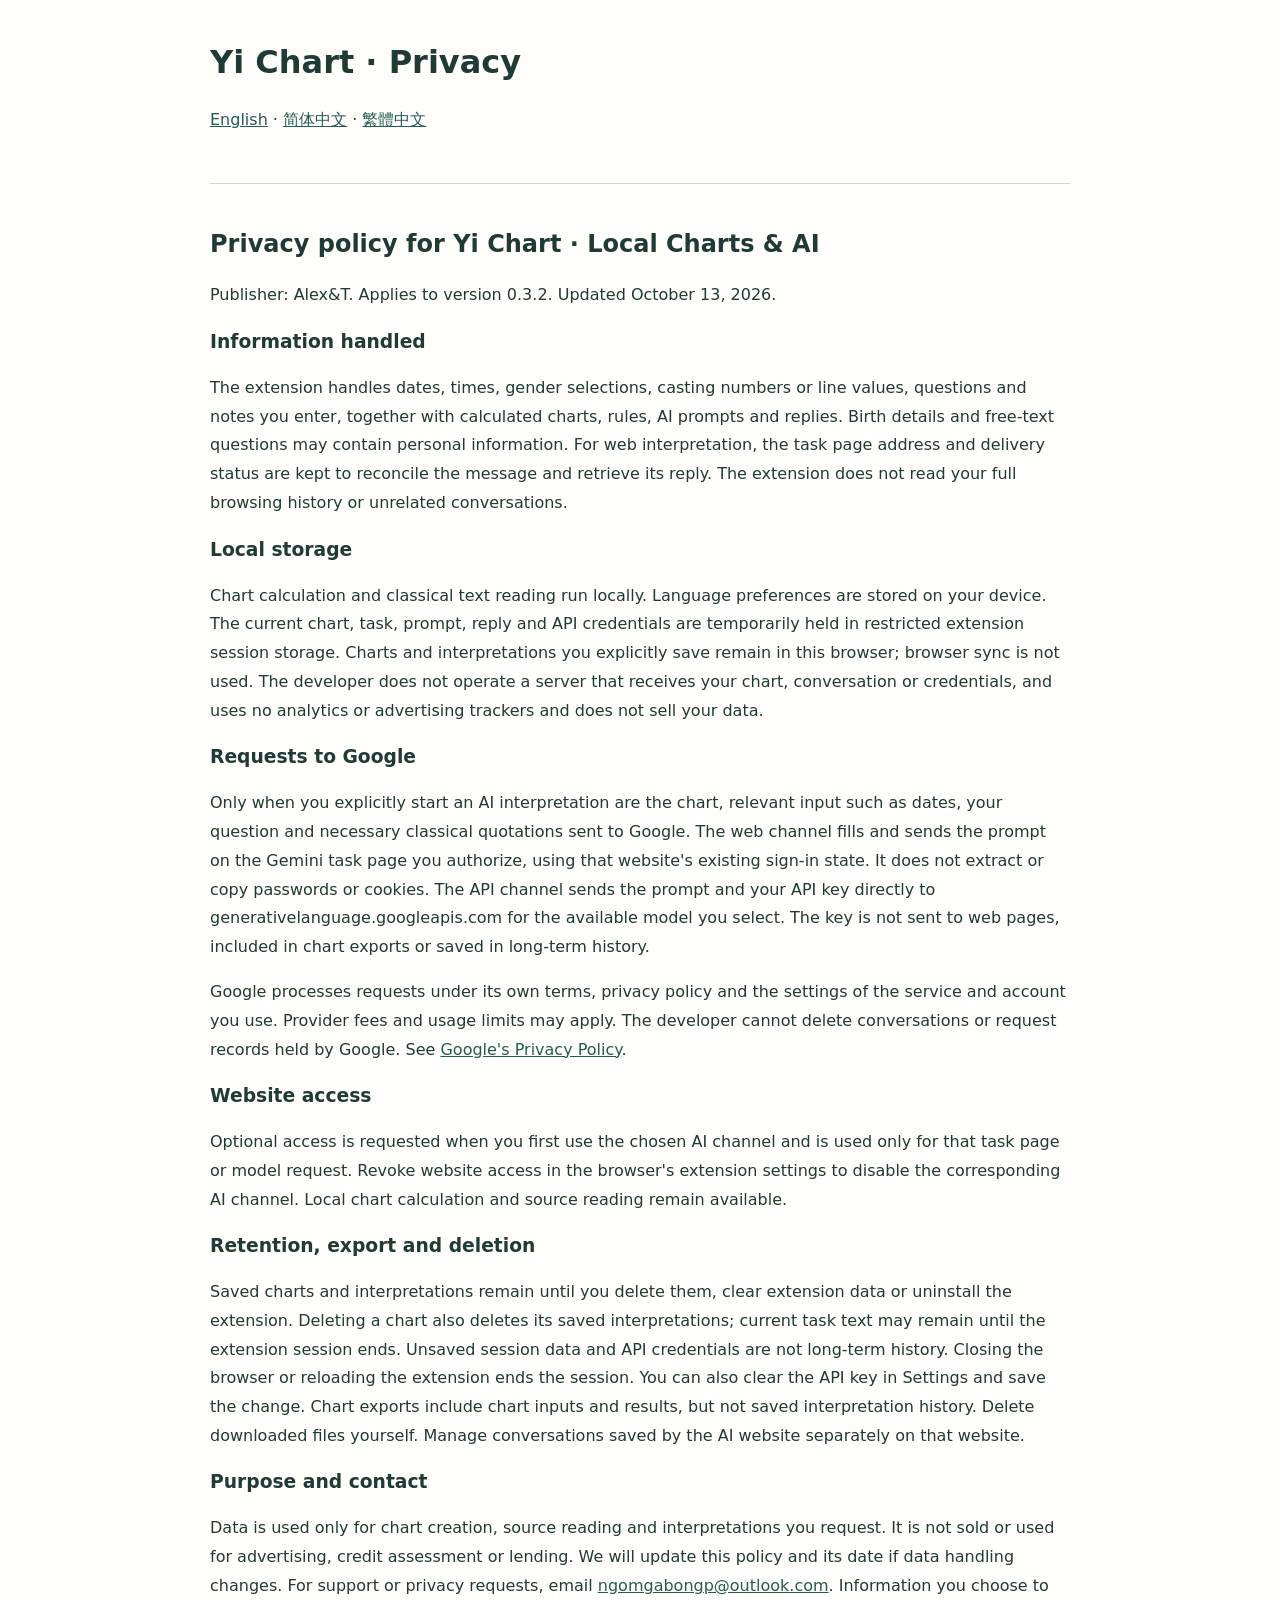
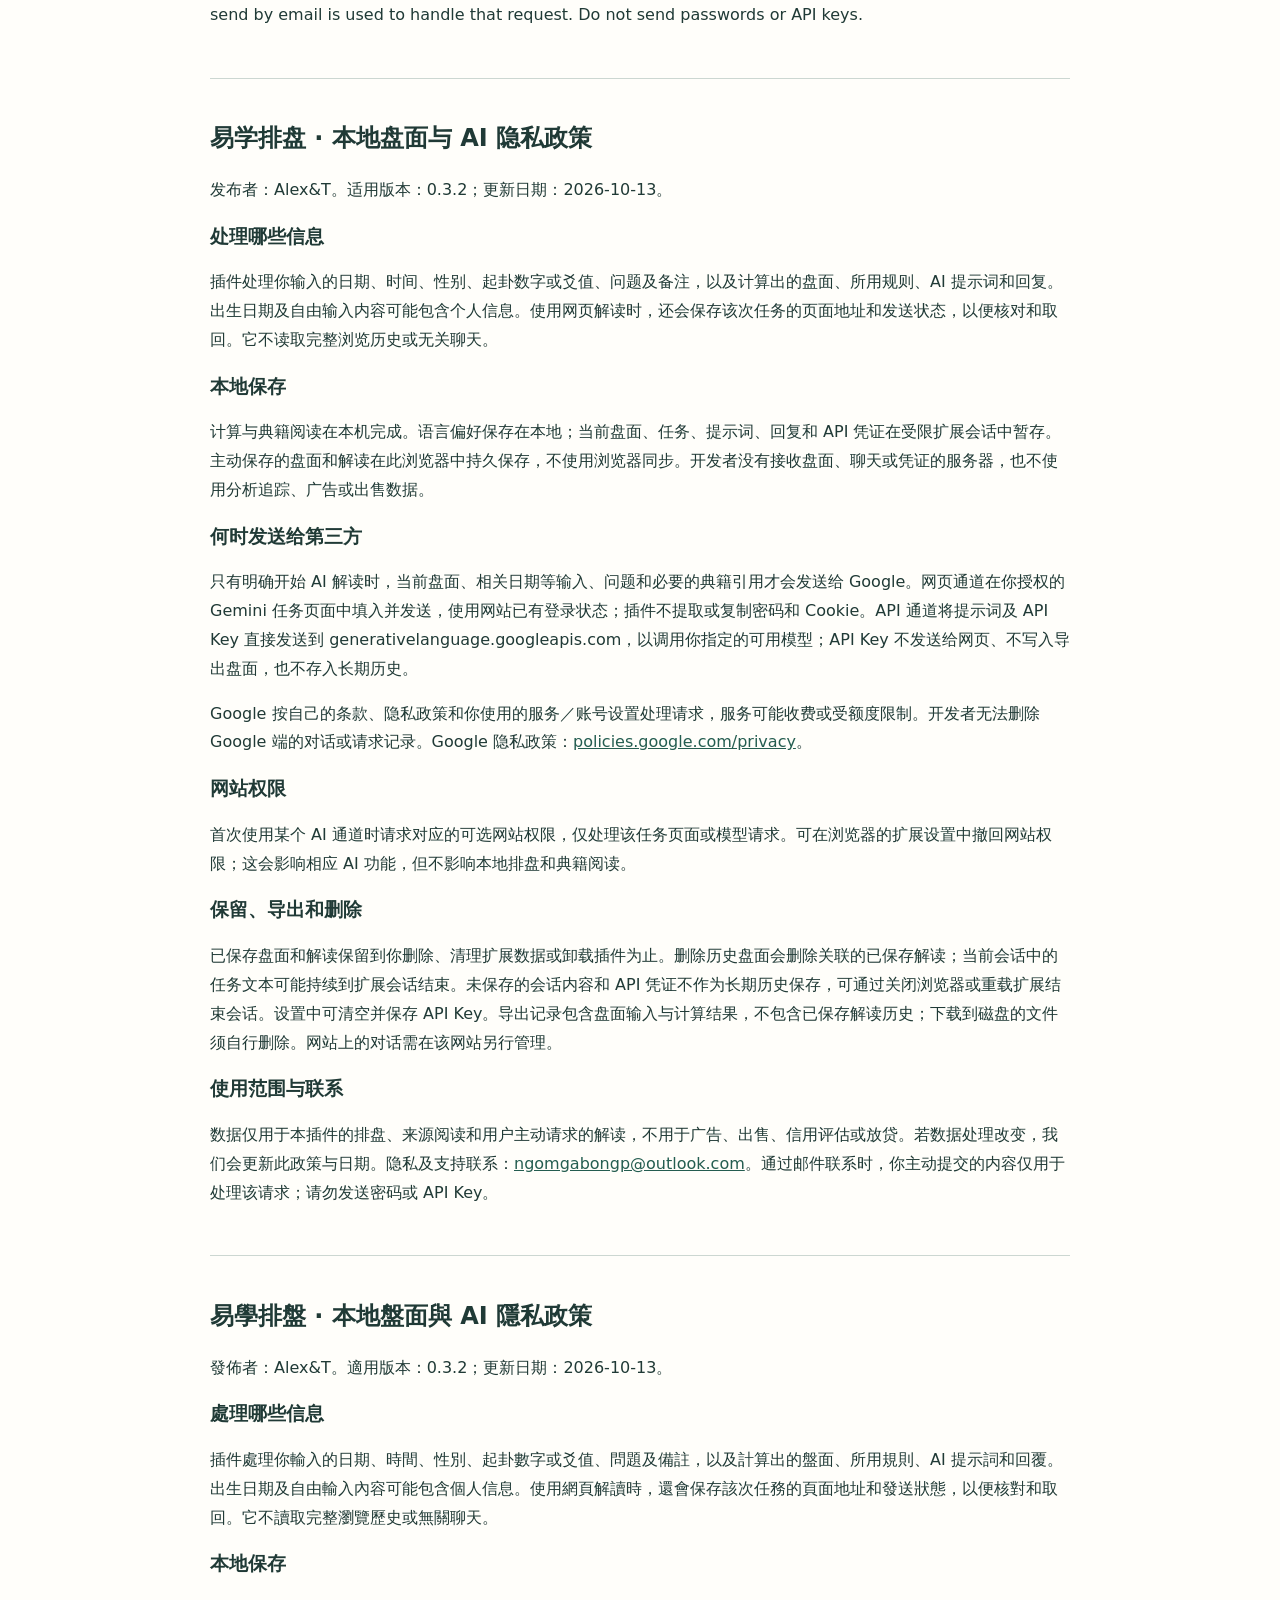
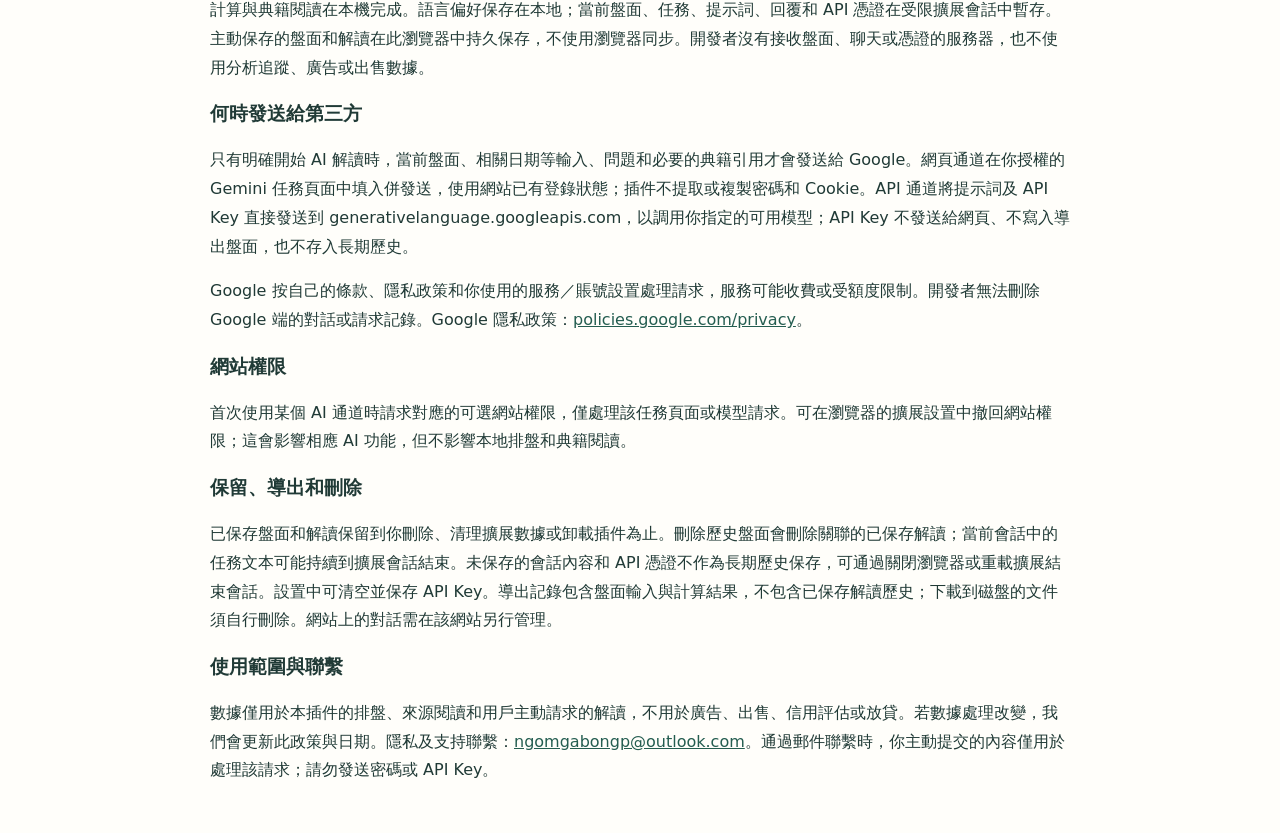
==== yi-chart/index.html @ 81d607bd "Add trilingual Yi Chart privacy policy" ====
<!doctype html><html lang="en"><meta charset="utf-8"><meta name="viewport" content="width=device-width,initial-scale=1"><title>Yi Chart — Privacy / 隐私政策 / 隱私政策</title><style>body{margin:40px auto;padding:0 24px;max-width:860px;line-height:1.8;font:16px/1.8 system-ui,sans-serif;color:#203a36;background:#fffefa}h1,h2,h3{line-height:1.4}section{margin:48px 0;border-top:1px solid #ccd7d1;padding-top:24px}a{color:#245d50}</style><h1>Yi Chart · Privacy</h1><nav><a href="#en">English</a> · <a href="#cn">简体中文</a> · <a href="#tw">繁體中文</a></nav><section id="en" lang="en"><h2>Privacy policy for Yi Chart · Local Charts &amp; AI</h2><p>Publisher: Alex&amp;T. Applies to version 0.3.2. Updated October 13, 2026.</p>
<h3>Information handled</h3><p>The extension handles dates, times, gender selections, casting numbers or line values, questions and notes you enter, together with calculated charts, rules, AI prompts and replies. Birth details and free-text questions may contain personal information. For web interpretation, the task page address and delivery status are kept to reconcile the message and retrieve its reply. The extension does not read your full browsing history or unrelated conversations.</p>
<h3>Local storage</h3><p>Chart calculation and classical text reading run locally. Language preferences are stored on your device. The current chart, task, prompt, reply and API credentials are temporarily held in restricted extension session storage. Charts and interpretations you explicitly save remain in this browser; browser sync is not used. The developer does not operate a server that receives your chart, conversation or credentials, and uses no analytics or advertising trackers and does not sell your data.</p>
<h3>Requests to Google</h3><p>Only when you explicitly start an AI interpretation are the chart, relevant input such as dates, your question and necessary classical quotations sent to Google. The web channel fills and sends the prompt on the Gemini task page you authorize, using that website's existing sign-in state. It does not extract or copy passwords or cookies. The API channel sends the prompt and your API key directly to generativelanguage.googleapis.com for the available model you select. The key is not sent to web pages, included in chart exports or saved in long-term history.</p><p>Google processes requests under its own terms, privacy policy and the settings of the service and account you use. Provider fees and usage limits may apply. The developer cannot delete conversations or request records held by Google. See <a href="https://policies.google.com/privacy">Google's Privacy Policy</a>.</p>
<h3>Website access</h3><p>Optional access is requested when you first use the chosen AI channel and is used only for that task page or model request. Revoke website access in the browser's extension settings to disable the corresponding AI channel. Local chart calculation and source reading remain available.</p>
<h3>Retention, export and deletion</h3><p>Saved charts and interpretations remain until you delete them, clear extension data or uninstall the extension. Deleting a chart also deletes its saved interpretations; current task text may remain until the extension session ends. Unsaved session data and API credentials are not long-term history. Closing the browser or reloading the extension ends the session. You can also clear the API key in Settings and save the change. Chart exports include chart inputs and results, but not saved interpretation history. Delete downloaded files yourself. Manage conversations saved by the AI website separately on that website.</p>
<h3>Purpose and contact</h3><p>Data is used only for chart creation, source reading and interpretations you request. It is not sold or used for advertising, credit assessment or lending. We will update this policy and its date if data handling changes. For support or privacy requests, email <a href="mailto:ngomgabongp@outlook.com">ngomgabongp@outlook.com</a>. Information you choose to send by email is used to handle that request. Do not send passwords or API keys.</p></section><section id="cn" lang="zh-CN"><h2>易学排盘 · 本地盘面与 AI 隐私政策</h2><p>发布者：Alex&amp;T。适用版本：0.3.2；更新日期：2026-10-13。</p>
<h3>处理哪些信息</h3><p>插件处理你输入的日期、时间、性别、起卦数字或爻值、问题及备注，以及计算出的盘面、所用规则、AI 提示词和回复。出生日期及自由输入内容可能包含个人信息。使用网页解读时，还会保存该次任务的页面地址和发送状态，以便核对和取回。它不读取完整浏览历史或无关聊天。</p>
<h3>本地保存</h3><p>计算与典籍阅读在本机完成。语言偏好保存在本地；当前盘面、任务、提示词、回复和 API 凭证在受限扩展会话中暂存。主动保存的盘面和解读在此浏览器中持久保存，不使用浏览器同步。开发者没有接收盘面、聊天或凭证的服务器，也不使用分析追踪、广告或出售数据。</p>
<h3>何时发送给第三方</h3><p>只有明确开始 AI 解读时，当前盘面、相关日期等输入、问题和必要的典籍引用才会发送给 Google。网页通道在你授权的 Gemini 任务页面中填入并发送，使用网站已有登录状态；插件不提取或复制密码和 Cookie。API 通道将提示词及 API Key 直接发送到 generativelanguage.googleapis.com，以调用你指定的可用模型；API Key 不发送给网页、不写入导出盘面，也不存入长期历史。</p><p>Google 按自己的条款、隐私政策和你使用的服务／账号设置处理请求，服务可能收费或受额度限制。开发者无法删除 Google 端的对话或请求记录。Google 隐私政策：<a href="https://policies.google.com/privacy">policies.google.com/privacy</a>。</p>
<h3>网站权限</h3><p>首次使用某个 AI 通道时请求对应的可选网站权限，仅处理该任务页面或模型请求。可在浏览器的扩展设置中撤回网站权限；这会影响相应 AI 功能，但不影响本地排盘和典籍阅读。</p>
<h3>保留、导出和删除</h3><p>已保存盘面和解读保留到你删除、清理扩展数据或卸载插件为止。删除历史盘面会删除关联的已保存解读；当前会话中的任务文本可能持续到扩展会话结束。未保存的会话内容和 API 凭证不作为长期历史保存，可通过关闭浏览器或重载扩展结束会话。设置中可清空并保存 API Key。导出记录包含盘面输入与计算结果，不包含已保存解读历史；下载到磁盘的文件须自行删除。网站上的对话需在该网站另行管理。</p>
<h3>使用范围与联系</h3><p>数据仅用于本插件的排盘、来源阅读和用户主动请求的解读，不用于广告、出售、信用评估或放贷。若数据处理改变，我们会更新此政策与日期。隐私及支持联系：<a href="mailto:ngomgabongp@outlook.com">ngomgabongp@outlook.com</a>。通过邮件联系时，你主动提交的内容仅用于处理该请求；请勿发送密码或 API Key。</p></section><section id="tw" lang="zh-TW"><h2>易學排盤 · 本地盤面與 AI 隱私政策</h2><p>發佈者：Alex&amp;T。適用版本：0.3.2；更新日期：2026-10-13。</p>
<h3>處理哪些信息</h3><p>插件處理你輸入的日期、時間、性別、起卦數字或爻值、問題及備註，以及計算出的盤面、所用規則、AI 提示詞和回覆。出生日期及自由輸入內容可能包含個人信息。使用網頁解讀時，還會保存該次任務的頁面地址和發送狀態，以便核對和取回。它不讀取完整瀏覽歷史或無關聊天。</p>
<h3>本地保存</h3><p>計算與典籍閱讀在本機完成。語言偏好保存在本地；當前盤面、任務、提示詞、回覆和 API 憑證在受限擴展會話中暫存。主動保存的盤面和解讀在此瀏覽器中持久保存，不使用瀏覽器同步。開發者沒有接收盤面、聊天或憑證的服務器，也不使用分析追蹤、廣告或出售數據。</p>
<h3>何時發送給第三方</h3><p>只有明確開始 AI 解讀時，當前盤面、相關日期等輸入、問題和必要的典籍引用才會發送給 Google。網頁通道在你授權的 Gemini 任務頁面中填入併發送，使用網站已有登錄狀態；插件不提取或複製密碼和 Cookie。API 通道將提示詞及 API Key 直接發送到 generativelanguage.googleapis.com，以調用你指定的可用模型；API Key 不發送給網頁、不寫入導出盤面，也不存入長期歷史。</p><p>Google 按自己的條款、隱私政策和你使用的服務／賬號設置處理請求，服務可能收費或受額度限制。開發者無法刪除 Google 端的對話或請求記錄。Google 隱私政策：<a href="https://policies.google.com/privacy">policies.google.com/privacy</a>。</p>
<h3>網站權限</h3><p>首次使用某個 AI 通道時請求對應的可選網站權限，僅處理該任務頁面或模型請求。可在瀏覽器的擴展設置中撤回網站權限；這會影響相應 AI 功能，但不影響本地排盤和典籍閱讀。</p>
<h3>保留、導出和刪除</h3><p>已保存盤面和解讀保留到你刪除、清理擴展數據或卸載插件為止。刪除歷史盤面會刪除關聯的已保存解讀；當前會話中的任務文本可能持續到擴展會話結束。未保存的會話內容和 API 憑證不作為長期歷史保存，可通過關閉瀏覽器或重載擴展結束會話。設置中可清空並保存 API Key。導出記錄包含盤面輸入與計算結果，不包含已保存解讀歷史；下載到磁盤的文件須自行刪除。網站上的對話需在該網站另行管理。</p>
<h3>使用範圍與聯繫</h3><p>數據僅用於本插件的排盤、來源閱讀和用戶主動請求的解讀，不用於廣告、出售、信用評估或放貸。若數據處理改變，我們會更新此政策與日期。隱私及支持聯繫：<a href="mailto:ngomgabongp@outlook.com">ngomgabongp@outlook.com</a>。通過郵件聯繫時，你主動提交的內容僅用於處理該請求；請勿發送密碼或 API Key。</p></section></html>
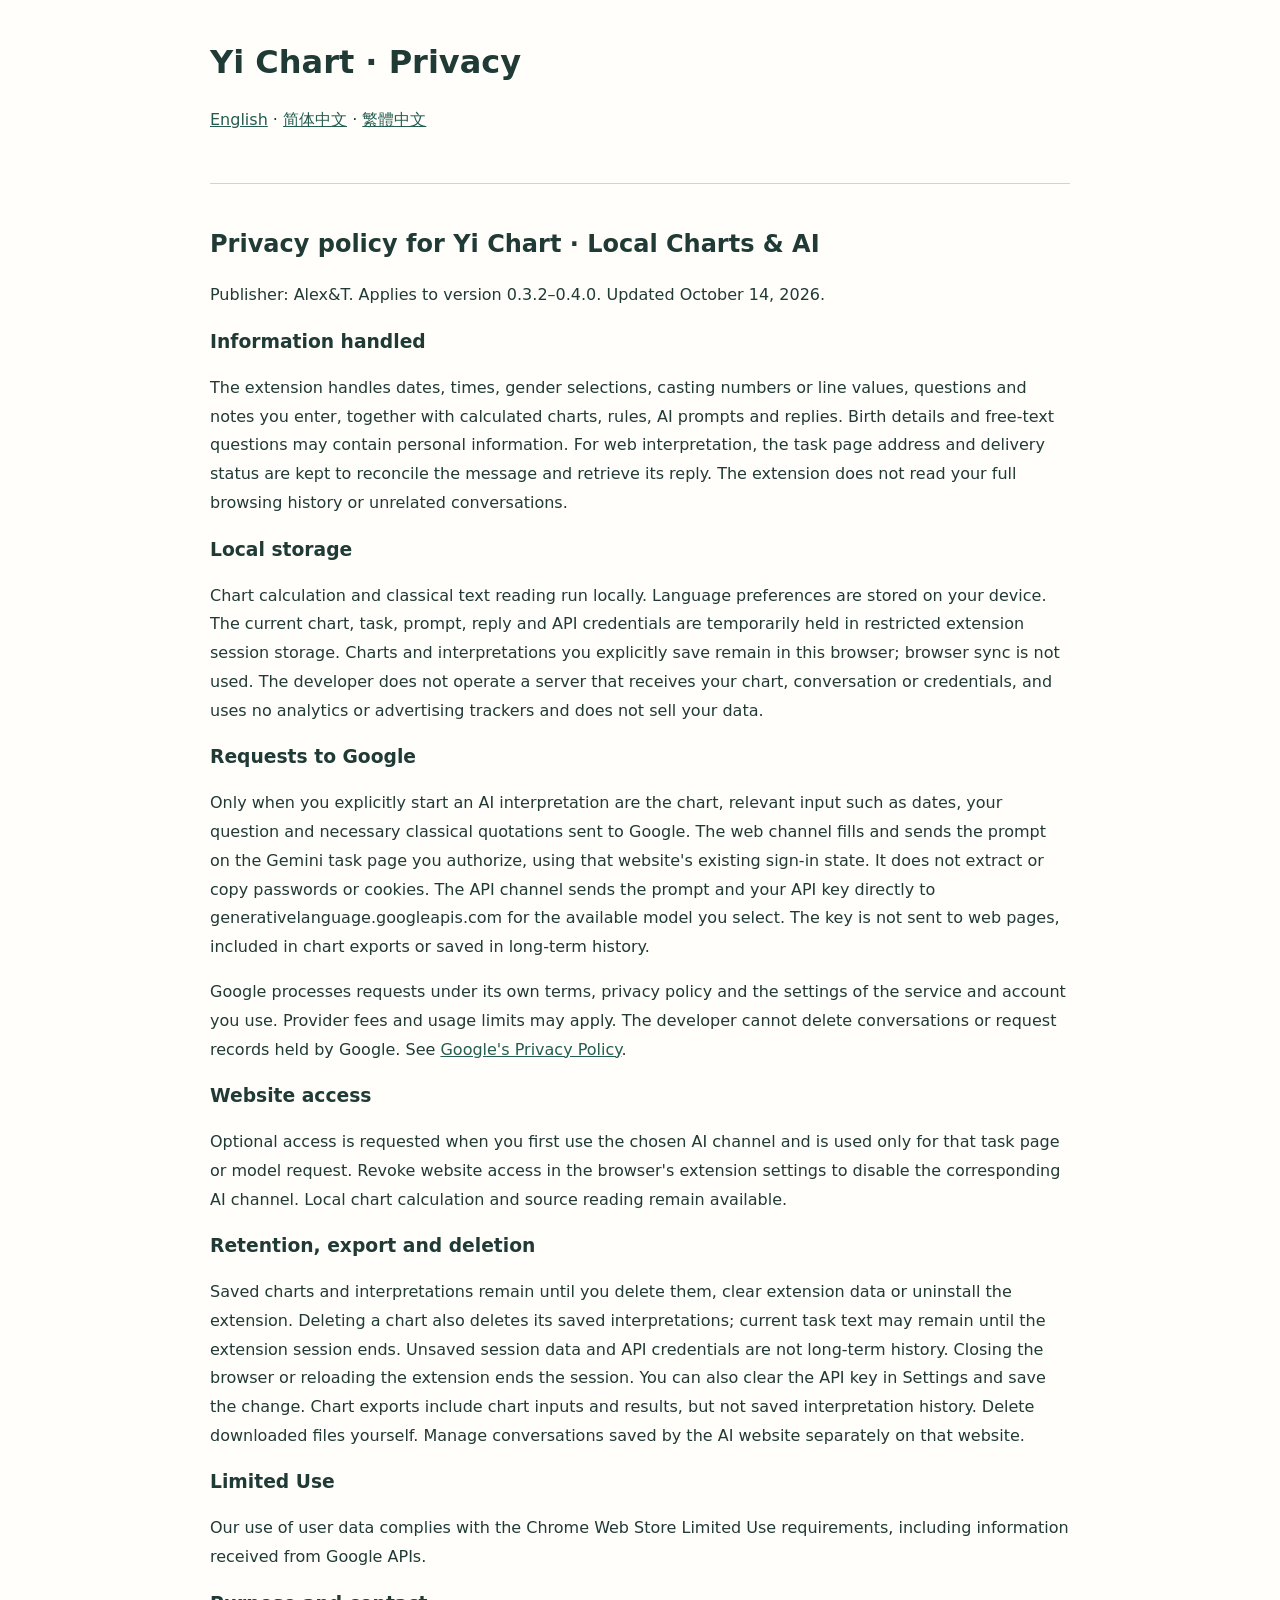
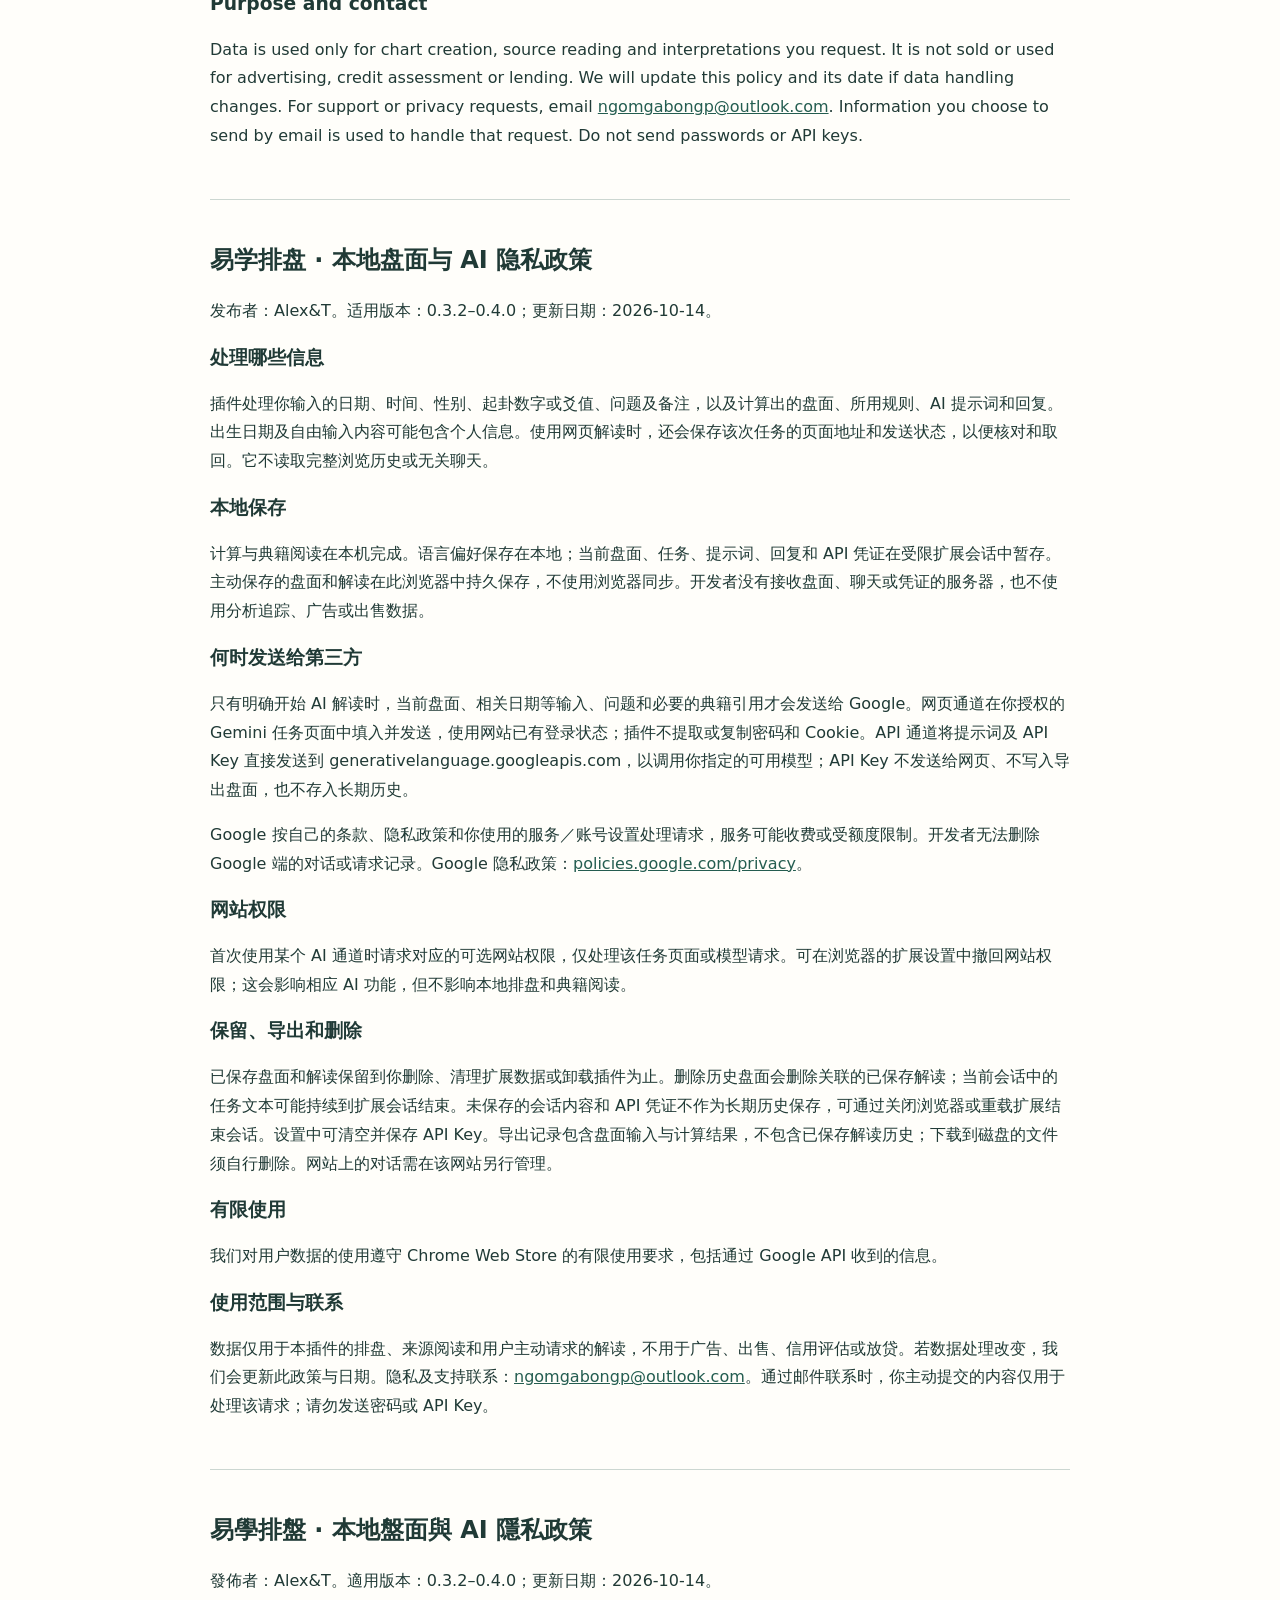
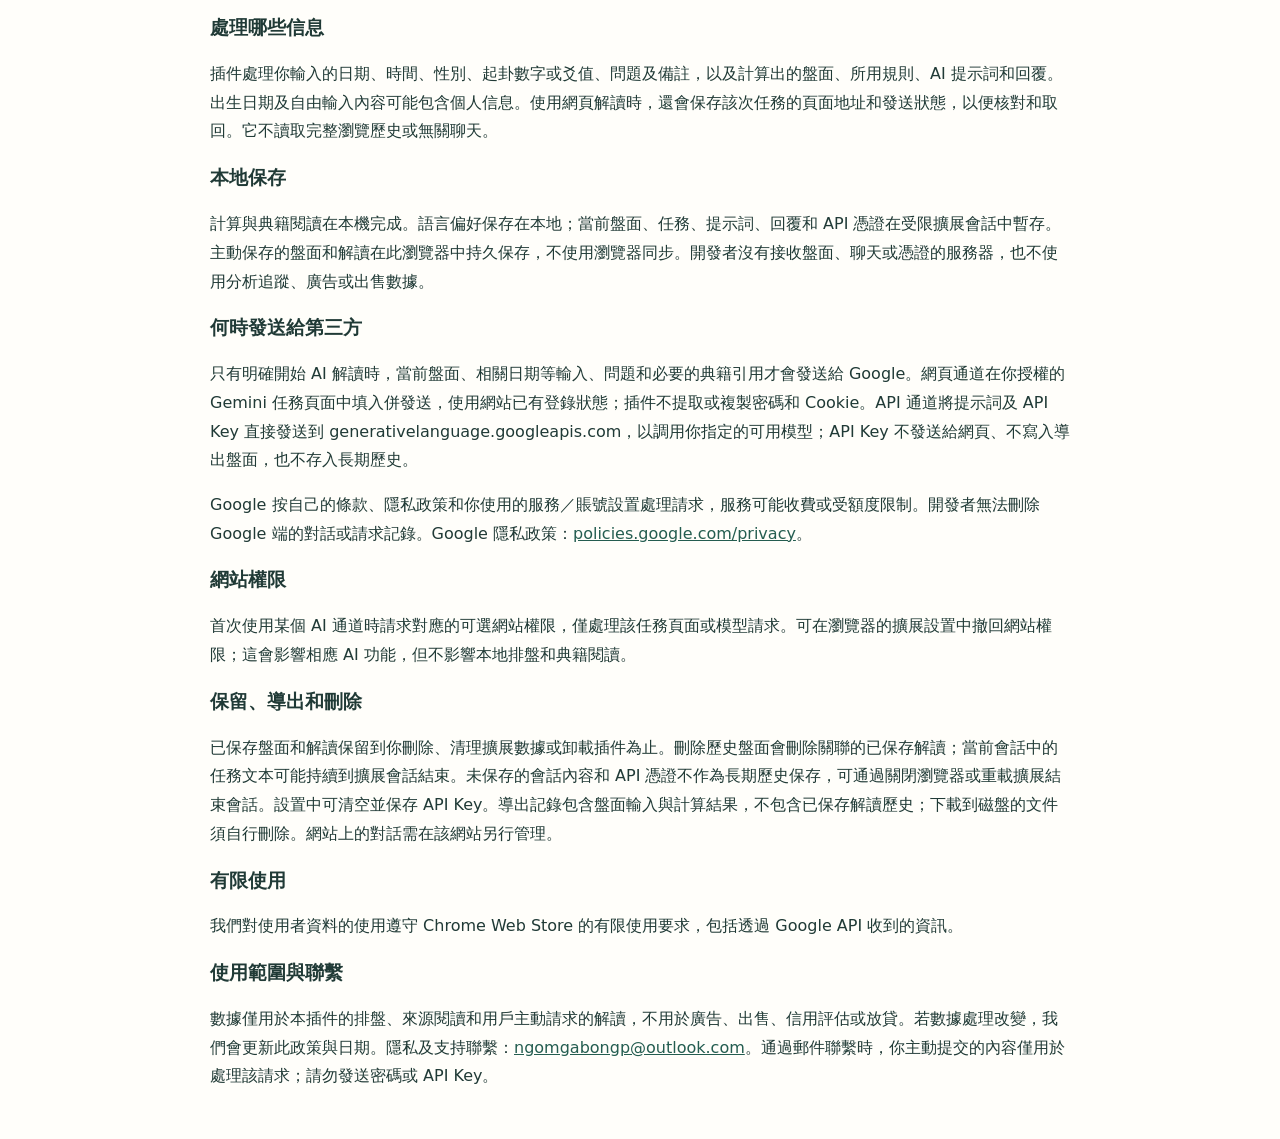
==== commit 22e5df78: "Update Yi Chart privacy coverage for 0.4.0 and Limited Use disclosure" ====
--- a/yi-chart/index.html
+++ b/yi-chart/index.html
@@ -1,19 +1,19 @@
-<!doctype html><html lang="en"><meta charset="utf-8"><meta name="viewport" content="width=device-width,initial-scale=1"><title>Yi Chart — Privacy / 隐私政策 / 隱私政策</title><style>body{margin:40px auto;padding:0 24px;max-width:860px;line-height:1.8;font:16px/1.8 system-ui,sans-serif;color:#203a36;background:#fffefa}h1,h2,h3{line-height:1.4}section{margin:48px 0;border-top:1px solid #ccd7d1;padding-top:24px}a{color:#245d50}</style><h1>Yi Chart · Privacy</h1><nav><a href="#en">English</a> · <a href="#cn">简体中文</a> · <a href="#tw">繁體中文</a></nav><section id="en" lang="en"><h2>Privacy policy for Yi Chart · Local Charts &amp; AI</h2><p>Publisher: Alex&amp;T. Applies to version 0.3.2. Updated October 13, 2026.</p>
+<!doctype html><html lang="en"><meta charset="utf-8"><meta name="viewport" content="width=device-width,initial-scale=1"><title>Yi Chart — Privacy / 隐私政策 / 隱私政策</title><style>body{margin:40px auto;padding:0 24px;max-width:860px;line-height:1.8;font:16px/1.8 system-ui,sans-serif;color:#203a36;background:#fffefa}h1,h2,h3{line-height:1.4}section{margin:48px 0;border-top:1px solid #ccd7d1;padding-top:24px}a{color:#245d50}</style><h1>Yi Chart · Privacy</h1><nav><a href="#en">English</a> · <a href="#cn">简体中文</a> · <a href="#tw">繁體中文</a></nav><section id="en" lang="en"><h2>Privacy policy for Yi Chart · Local Charts &amp; AI</h2><p>Publisher: Alex&amp;T. Applies to version 0.3.2–0.4.0. Updated October 14, 2026.</p>
 <h3>Information handled</h3><p>The extension handles dates, times, gender selections, casting numbers or line values, questions and notes you enter, together with calculated charts, rules, AI prompts and replies. Birth details and free-text questions may contain personal information. For web interpretation, the task page address and delivery status are kept to reconcile the message and retrieve its reply. The extension does not read your full browsing history or unrelated conversations.</p>
 <h3>Local storage</h3><p>Chart calculation and classical text reading run locally. Language preferences are stored on your device. The current chart, task, prompt, reply and API credentials are temporarily held in restricted extension session storage. Charts and interpretations you explicitly save remain in this browser; browser sync is not used. The developer does not operate a server that receives your chart, conversation or credentials, and uses no analytics or advertising trackers and does not sell your data.</p>
 <h3>Requests to Google</h3><p>Only when you explicitly start an AI interpretation are the chart, relevant input such as dates, your question and necessary classical quotations sent to Google. The web channel fills and sends the prompt on the Gemini task page you authorize, using that website's existing sign-in state. It does not extract or copy passwords or cookies. The API channel sends the prompt and your API key directly to generativelanguage.googleapis.com for the available model you select. The key is not sent to web pages, included in chart exports or saved in long-term history.</p><p>Google processes requests under its own terms, privacy policy and the settings of the service and account you use. Provider fees and usage limits may apply. The developer cannot delete conversations or request records held by Google. See <a href="https://policies.google.com/privacy">Google's Privacy Policy</a>.</p>
 <h3>Website access</h3><p>Optional access is requested when you first use the chosen AI channel and is used only for that task page or model request. Revoke website access in the browser's extension settings to disable the corresponding AI channel. Local chart calculation and source reading remain available.</p>
 <h3>Retention, export and deletion</h3><p>Saved charts and interpretations remain until you delete them, clear extension data or uninstall the extension. Deleting a chart also deletes its saved interpretations; current task text may remain until the extension session ends. Unsaved session data and API credentials are not long-term history. Closing the browser or reloading the extension ends the session. You can also clear the API key in Settings and save the change. Chart exports include chart inputs and results, but not saved interpretation history. Delete downloaded files yourself. Manage conversations saved by the AI website separately on that website.</p>
-<h3>Purpose and contact</h3><p>Data is used only for chart creation, source reading and interpretations you request. It is not sold or used for advertising, credit assessment or lending. We will update this policy and its date if data handling changes. For support or privacy requests, email <a href="mailto:ngomgabongp@outlook.com">ngomgabongp@outlook.com</a>. Information you choose to send by email is used to handle that request. Do not send passwords or API keys.</p></section><section id="cn" lang="zh-CN"><h2>易学排盘 · 本地盘面与 AI 隐私政策</h2><p>发布者：Alex&amp;T。适用版本：0.3.2；更新日期：2026-10-13。</p>
+<h3>Limited Use</h3><p>Our use of user data complies with the Chrome Web Store Limited Use requirements, including information received from Google APIs.</p><h3>Purpose and contact</h3><p>Data is used only for chart creation, source reading and interpretations you request. It is not sold or used for advertising, credit assessment or lending. We will update this policy and its date if data handling changes. For support or privacy requests, email <a href="mailto:ngomgabongp@outlook.com">ngomgabongp@outlook.com</a>. Information you choose to send by email is used to handle that request. Do not send passwords or API keys.</p></section><section id="cn" lang="zh-CN"><h2>易学排盘 · 本地盘面与 AI 隐私政策</h2><p>发布者：Alex&amp;T。适用版本：0.3.2–0.4.0；更新日期：2026-10-14。</p>
 <h3>处理哪些信息</h3><p>插件处理你输入的日期、时间、性别、起卦数字或爻值、问题及备注，以及计算出的盘面、所用规则、AI 提示词和回复。出生日期及自由输入内容可能包含个人信息。使用网页解读时，还会保存该次任务的页面地址和发送状态，以便核对和取回。它不读取完整浏览历史或无关聊天。</p>
 <h3>本地保存</h3><p>计算与典籍阅读在本机完成。语言偏好保存在本地；当前盘面、任务、提示词、回复和 API 凭证在受限扩展会话中暂存。主动保存的盘面和解读在此浏览器中持久保存，不使用浏览器同步。开发者没有接收盘面、聊天或凭证的服务器，也不使用分析追踪、广告或出售数据。</p>
 <h3>何时发送给第三方</h3><p>只有明确开始 AI 解读时，当前盘面、相关日期等输入、问题和必要的典籍引用才会发送给 Google。网页通道在你授权的 Gemini 任务页面中填入并发送，使用网站已有登录状态；插件不提取或复制密码和 Cookie。API 通道将提示词及 API Key 直接发送到 generativelanguage.googleapis.com，以调用你指定的可用模型；API Key 不发送给网页、不写入导出盘面，也不存入长期历史。</p><p>Google 按自己的条款、隐私政策和你使用的服务／账号设置处理请求，服务可能收费或受额度限制。开发者无法删除 Google 端的对话或请求记录。Google 隐私政策：<a href="https://policies.google.com/privacy">policies.google.com/privacy</a>。</p>
 <h3>网站权限</h3><p>首次使用某个 AI 通道时请求对应的可选网站权限，仅处理该任务页面或模型请求。可在浏览器的扩展设置中撤回网站权限；这会影响相应 AI 功能，但不影响本地排盘和典籍阅读。</p>
 <h3>保留、导出和删除</h3><p>已保存盘面和解读保留到你删除、清理扩展数据或卸载插件为止。删除历史盘面会删除关联的已保存解读；当前会话中的任务文本可能持续到扩展会话结束。未保存的会话内容和 API 凭证不作为长期历史保存，可通过关闭浏览器或重载扩展结束会话。设置中可清空并保存 API Key。导出记录包含盘面输入与计算结果，不包含已保存解读历史；下载到磁盘的文件须自行删除。网站上的对话需在该网站另行管理。</p>
-<h3>使用范围与联系</h3><p>数据仅用于本插件的排盘、来源阅读和用户主动请求的解读，不用于广告、出售、信用评估或放贷。若数据处理改变，我们会更新此政策与日期。隐私及支持联系：<a href="mailto:ngomgabongp@outlook.com">ngomgabongp@outlook.com</a>。通过邮件联系时，你主动提交的内容仅用于处理该请求；请勿发送密码或 API Key。</p></section><section id="tw" lang="zh-TW"><h2>易學排盤 · 本地盤面與 AI 隱私政策</h2><p>發佈者：Alex&amp;T。適用版本：0.3.2；更新日期：2026-10-13。</p>
+<h3>有限使用</h3><p>我们对用户数据的使用遵守 Chrome Web Store 的有限使用要求，包括通过 Google API 收到的信息。</p><h3>使用范围与联系</h3><p>数据仅用于本插件的排盘、来源阅读和用户主动请求的解读，不用于广告、出售、信用评估或放贷。若数据处理改变，我们会更新此政策与日期。隐私及支持联系：<a href="mailto:ngomgabongp@outlook.com">ngomgabongp@outlook.com</a>。通过邮件联系时，你主动提交的内容仅用于处理该请求；请勿发送密码或 API Key。</p></section><section id="tw" lang="zh-TW"><h2>易學排盤 · 本地盤面與 AI 隱私政策</h2><p>發佈者：Alex&amp;T。適用版本：0.3.2–0.4.0；更新日期：2026-10-14。</p>
 <h3>處理哪些信息</h3><p>插件處理你輸入的日期、時間、性別、起卦數字或爻值、問題及備註，以及計算出的盤面、所用規則、AI 提示詞和回覆。出生日期及自由輸入內容可能包含個人信息。使用網頁解讀時，還會保存該次任務的頁面地址和發送狀態，以便核對和取回。它不讀取完整瀏覽歷史或無關聊天。</p>
 <h3>本地保存</h3><p>計算與典籍閱讀在本機完成。語言偏好保存在本地；當前盤面、任務、提示詞、回覆和 API 憑證在受限擴展會話中暫存。主動保存的盤面和解讀在此瀏覽器中持久保存，不使用瀏覽器同步。開發者沒有接收盤面、聊天或憑證的服務器，也不使用分析追蹤、廣告或出售數據。</p>
 <h3>何時發送給第三方</h3><p>只有明確開始 AI 解讀時，當前盤面、相關日期等輸入、問題和必要的典籍引用才會發送給 Google。網頁通道在你授權的 Gemini 任務頁面中填入併發送，使用網站已有登錄狀態；插件不提取或複製密碼和 Cookie。API 通道將提示詞及 API Key 直接發送到 generativelanguage.googleapis.com，以調用你指定的可用模型；API Key 不發送給網頁、不寫入導出盤面，也不存入長期歷史。</p><p>Google 按自己的條款、隱私政策和你使用的服務／賬號設置處理請求，服務可能收費或受額度限制。開發者無法刪除 Google 端的對話或請求記錄。Google 隱私政策：<a href="https://policies.google.com/privacy">policies.google.com/privacy</a>。</p>
 <h3>網站權限</h3><p>首次使用某個 AI 通道時請求對應的可選網站權限，僅處理該任務頁面或模型請求。可在瀏覽器的擴展設置中撤回網站權限；這會影響相應 AI 功能，但不影響本地排盤和典籍閱讀。</p>
 <h3>保留、導出和刪除</h3><p>已保存盤面和解讀保留到你刪除、清理擴展數據或卸載插件為止。刪除歷史盤面會刪除關聯的已保存解讀；當前會話中的任務文本可能持續到擴展會話結束。未保存的會話內容和 API 憑證不作為長期歷史保存，可通過關閉瀏覽器或重載擴展結束會話。設置中可清空並保存 API Key。導出記錄包含盤面輸入與計算結果，不包含已保存解讀歷史；下載到磁盤的文件須自行刪除。網站上的對話需在該網站另行管理。</p>
-<h3>使用範圍與聯繫</h3><p>數據僅用於本插件的排盤、來源閱讀和用戶主動請求的解讀，不用於廣告、出售、信用評估或放貸。若數據處理改變，我們會更新此政策與日期。隱私及支持聯繫：<a href="mailto:ngomgabongp@outlook.com">ngomgabongp@outlook.com</a>。通過郵件聯繫時，你主動提交的內容僅用於處理該請求；請勿發送密碼或 API Key。</p></section></html>+<h3>有限使用</h3><p>我們對使用者資料的使用遵守 Chrome Web Store 的有限使用要求，包括透過 Google API 收到的資訊。</p><h3>使用範圍與聯繫</h3><p>數據僅用於本插件的排盤、來源閱讀和用戶主動請求的解讀，不用於廣告、出售、信用評估或放貸。若數據處理改變，我們會更新此政策與日期。隱私及支持聯繫：<a href="mailto:ngomgabongp@outlook.com">ngomgabongp@outlook.com</a>。通過郵件聯繫時，你主動提交的內容僅用於處理該請求；請勿發送密碼或 API Key。</p></section></html>
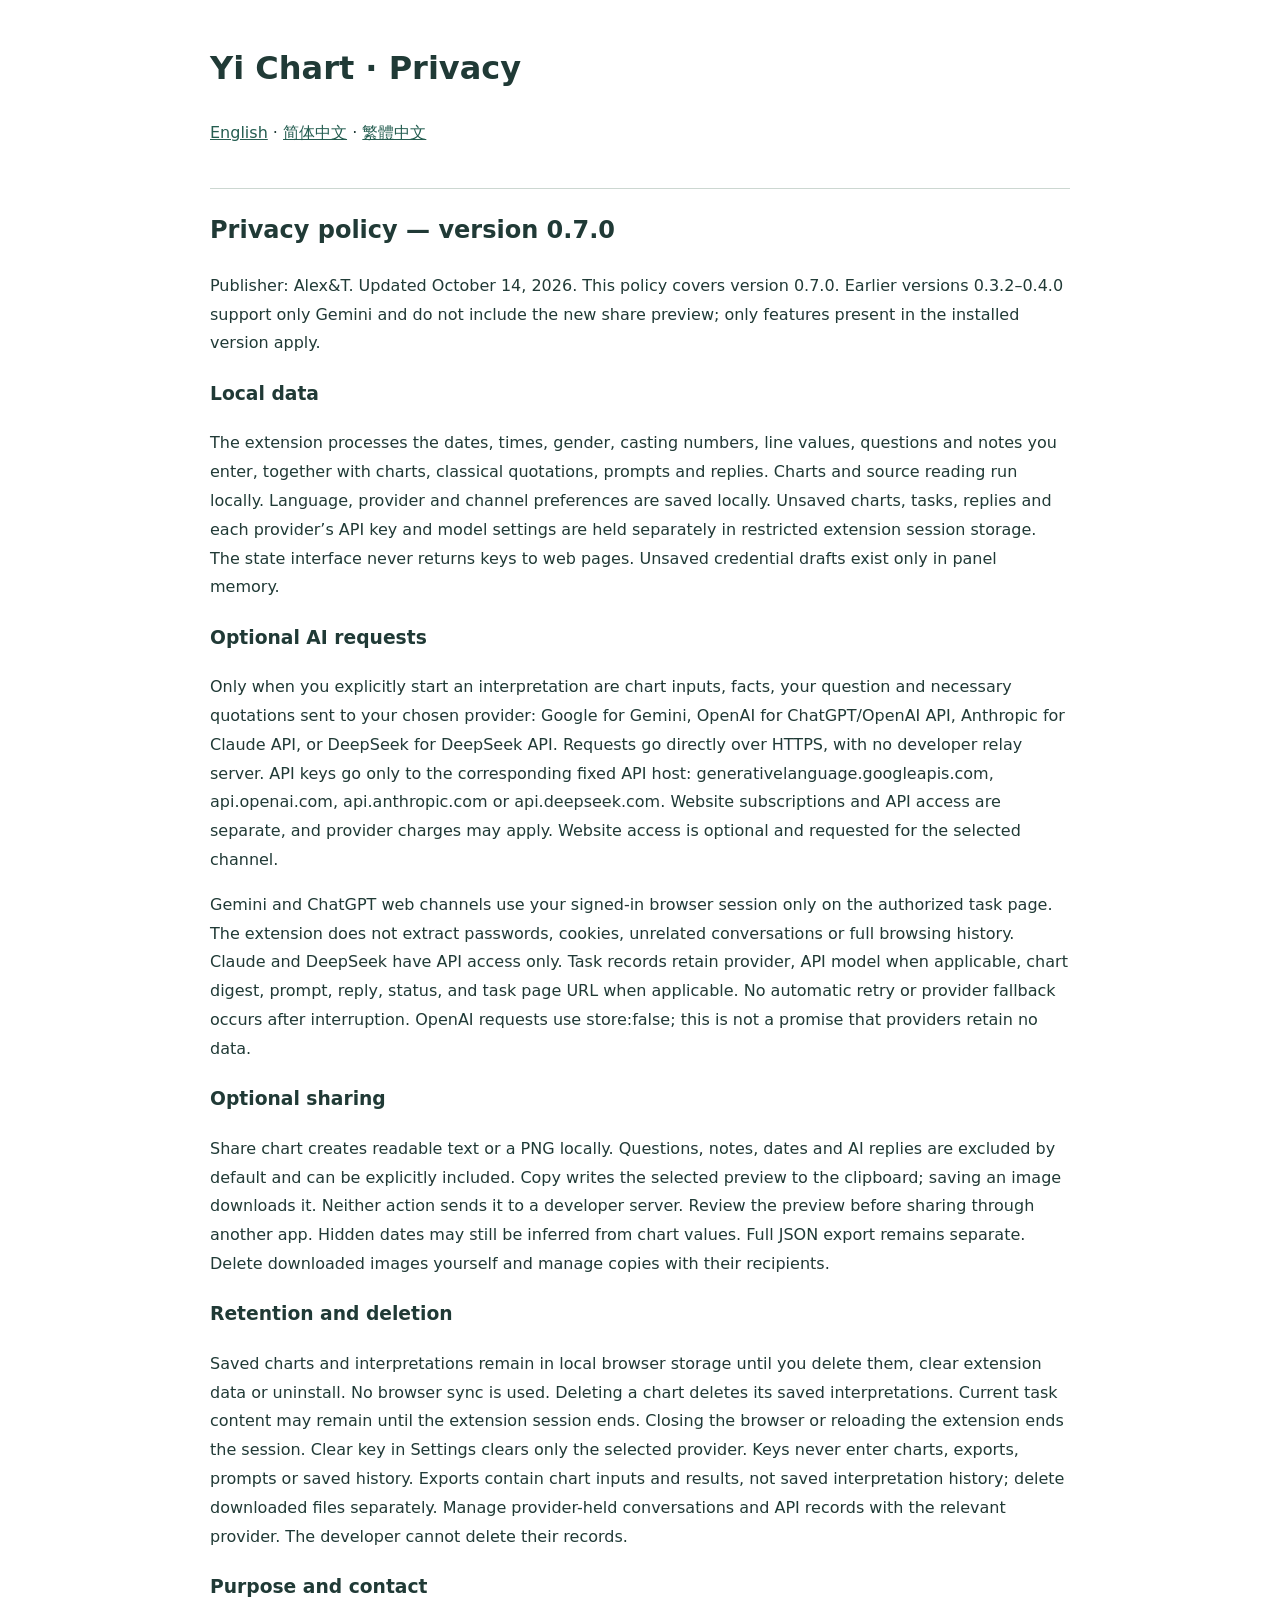
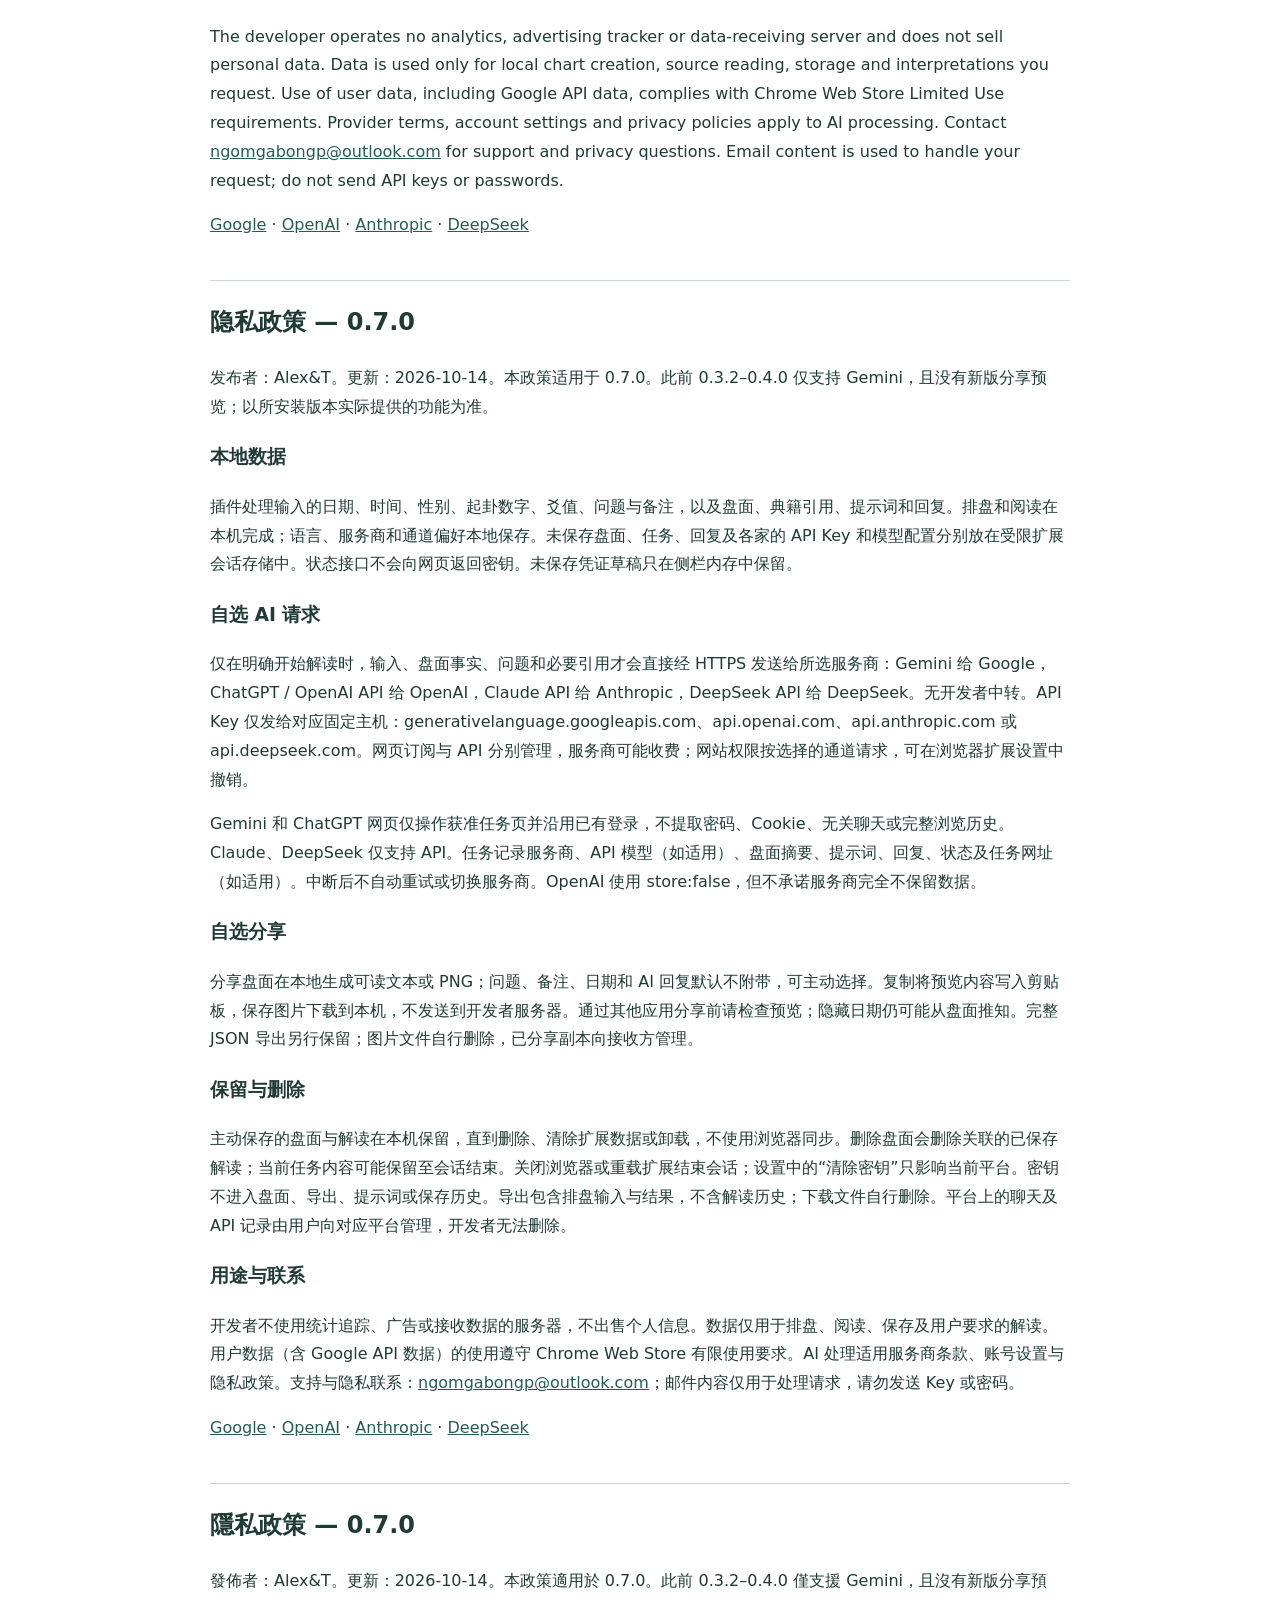
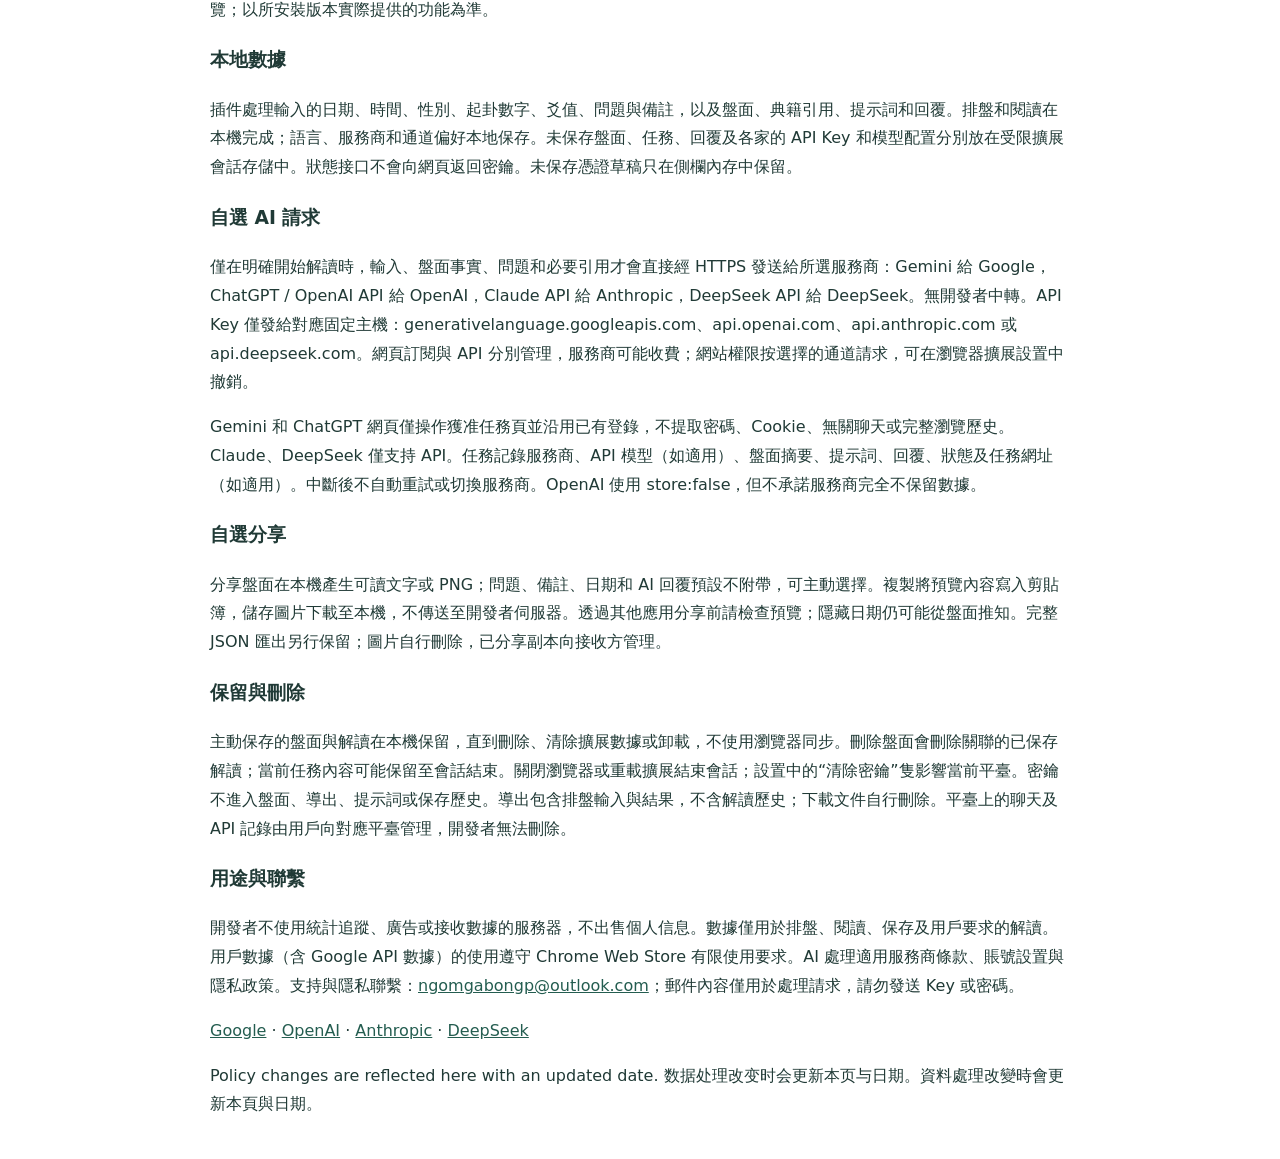
==== commit 879d7c9d: "Update Yi Chart privacy policy for 0.7.0 providers and sharing" ====
--- a/yi-chart/index.html
+++ b/yi-chart/index.html
@@ -1,19 +1 @@
-<!doctype html><html lang="en"><meta charset="utf-8"><meta name="viewport" content="width=device-width,initial-scale=1"><title>Yi Chart — Privacy / 隐私政策 / 隱私政策</title><style>body{margin:40px auto;padding:0 24px;max-width:860px;line-height:1.8;font:16px/1.8 system-ui,sans-serif;color:#203a36;background:#fffefa}h1,h2,h3{line-height:1.4}section{margin:48px 0;border-top:1px solid #ccd7d1;padding-top:24px}a{color:#245d50}</style><h1>Yi Chart · Privacy</h1><nav><a href="#en">English</a> · <a href="#cn">简体中文</a> · <a href="#tw">繁體中文</a></nav><section id="en" lang="en"><h2>Privacy policy for Yi Chart · Local Charts &amp; AI</h2><p>Publisher: Alex&amp;T. Applies to version 0.3.2–0.4.0. Updated October 14, 2026.</p>
-<h3>Information handled</h3><p>The extension handles dates, times, gender selections, casting numbers or line values, questions and notes you enter, together with calculated charts, rules, AI prompts and replies. Birth details and free-text questions may contain personal information. For web interpretation, the task page address and delivery status are kept to reconcile the message and retrieve its reply. The extension does not read your full browsing history or unrelated conversations.</p>
-<h3>Local storage</h3><p>Chart calculation and classical text reading run locally. Language preferences are stored on your device. The current chart, task, prompt, reply and API credentials are temporarily held in restricted extension session storage. Charts and interpretations you explicitly save remain in this browser; browser sync is not used. The developer does not operate a server that receives your chart, conversation or credentials, and uses no analytics or advertising trackers and does not sell your data.</p>
-<h3>Requests to Google</h3><p>Only when you explicitly start an AI interpretation are the chart, relevant input such as dates, your question and necessary classical quotations sent to Google. The web channel fills and sends the prompt on the Gemini task page you authorize, using that website's existing sign-in state. It does not extract or copy passwords or cookies. The API channel sends the prompt and your API key directly to generativelanguage.googleapis.com for the available model you select. The key is not sent to web pages, included in chart exports or saved in long-term history.</p><p>Google processes requests under its own terms, privacy policy and the settings of the service and account you use. Provider fees and usage limits may apply. The developer cannot delete conversations or request records held by Google. See <a href="https://policies.google.com/privacy">Google's Privacy Policy</a>.</p>
-<h3>Website access</h3><p>Optional access is requested when you first use the chosen AI channel and is used only for that task page or model request. Revoke website access in the browser's extension settings to disable the corresponding AI channel. Local chart calculation and source reading remain available.</p>
-<h3>Retention, export and deletion</h3><p>Saved charts and interpretations remain until you delete them, clear extension data or uninstall the extension. Deleting a chart also deletes its saved interpretations; current task text may remain until the extension session ends. Unsaved session data and API credentials are not long-term history. Closing the browser or reloading the extension ends the session. You can also clear the API key in Settings and save the change. Chart exports include chart inputs and results, but not saved interpretation history. Delete downloaded files yourself. Manage conversations saved by the AI website separately on that website.</p>
-<h3>Limited Use</h3><p>Our use of user data complies with the Chrome Web Store Limited Use requirements, including information received from Google APIs.</p><h3>Purpose and contact</h3><p>Data is used only for chart creation, source reading and interpretations you request. It is not sold or used for advertising, credit assessment or lending. We will update this policy and its date if data handling changes. For support or privacy requests, email <a href="mailto:ngomgabongp@outlook.com">ngomgabongp@outlook.com</a>. Information you choose to send by email is used to handle that request. Do not send passwords or API keys.</p></section><section id="cn" lang="zh-CN"><h2>易学排盘 · 本地盘面与 AI 隐私政策</h2><p>发布者：Alex&amp;T。适用版本：0.3.2–0.4.0；更新日期：2026-10-14。</p>
-<h3>处理哪些信息</h3><p>插件处理你输入的日期、时间、性别、起卦数字或爻值、问题及备注，以及计算出的盘面、所用规则、AI 提示词和回复。出生日期及自由输入内容可能包含个人信息。使用网页解读时，还会保存该次任务的页面地址和发送状态，以便核对和取回。它不读取完整浏览历史或无关聊天。</p>
-<h3>本地保存</h3><p>计算与典籍阅读在本机完成。语言偏好保存在本地；当前盘面、任务、提示词、回复和 API 凭证在受限扩展会话中暂存。主动保存的盘面和解读在此浏览器中持久保存，不使用浏览器同步。开发者没有接收盘面、聊天或凭证的服务器，也不使用分析追踪、广告或出售数据。</p>
-<h3>何时发送给第三方</h3><p>只有明确开始 AI 解读时，当前盘面、相关日期等输入、问题和必要的典籍引用才会发送给 Google。网页通道在你授权的 Gemini 任务页面中填入并发送，使用网站已有登录状态；插件不提取或复制密码和 Cookie。API 通道将提示词及 API Key 直接发送到 generativelanguage.googleapis.com，以调用你指定的可用模型；API Key 不发送给网页、不写入导出盘面，也不存入长期历史。</p><p>Google 按自己的条款、隐私政策和你使用的服务／账号设置处理请求，服务可能收费或受额度限制。开发者无法删除 Google 端的对话或请求记录。Google 隐私政策：<a href="https://policies.google.com/privacy">policies.google.com/privacy</a>。</p>
-<h3>网站权限</h3><p>首次使用某个 AI 通道时请求对应的可选网站权限，仅处理该任务页面或模型请求。可在浏览器的扩展设置中撤回网站权限；这会影响相应 AI 功能，但不影响本地排盘和典籍阅读。</p>
-<h3>保留、导出和删除</h3><p>已保存盘面和解读保留到你删除、清理扩展数据或卸载插件为止。删除历史盘面会删除关联的已保存解读；当前会话中的任务文本可能持续到扩展会话结束。未保存的会话内容和 API 凭证不作为长期历史保存，可通过关闭浏览器或重载扩展结束会话。设置中可清空并保存 API Key。导出记录包含盘面输入与计算结果，不包含已保存解读历史；下载到磁盘的文件须自行删除。网站上的对话需在该网站另行管理。</p>
-<h3>有限使用</h3><p>我们对用户数据的使用遵守 Chrome Web Store 的有限使用要求，包括通过 Google API 收到的信息。</p><h3>使用范围与联系</h3><p>数据仅用于本插件的排盘、来源阅读和用户主动请求的解读，不用于广告、出售、信用评估或放贷。若数据处理改变，我们会更新此政策与日期。隐私及支持联系：<a href="mailto:ngomgabongp@outlook.com">ngomgabongp@outlook.com</a>。通过邮件联系时，你主动提交的内容仅用于处理该请求；请勿发送密码或 API Key。</p></section><section id="tw" lang="zh-TW"><h2>易學排盤 · 本地盤面與 AI 隱私政策</h2><p>發佈者：Alex&amp;T。適用版本：0.3.2–0.4.0；更新日期：2026-10-14。</p>
-<h3>處理哪些信息</h3><p>插件處理你輸入的日期、時間、性別、起卦數字或爻值、問題及備註，以及計算出的盤面、所用規則、AI 提示詞和回覆。出生日期及自由輸入內容可能包含個人信息。使用網頁解讀時，還會保存該次任務的頁面地址和發送狀態，以便核對和取回。它不讀取完整瀏覽歷史或無關聊天。</p>
-<h3>本地保存</h3><p>計算與典籍閱讀在本機完成。語言偏好保存在本地；當前盤面、任務、提示詞、回覆和 API 憑證在受限擴展會話中暫存。主動保存的盤面和解讀在此瀏覽器中持久保存，不使用瀏覽器同步。開發者沒有接收盤面、聊天或憑證的服務器，也不使用分析追蹤、廣告或出售數據。</p>
-<h3>何時發送給第三方</h3><p>只有明確開始 AI 解讀時，當前盤面、相關日期等輸入、問題和必要的典籍引用才會發送給 Google。網頁通道在你授權的 Gemini 任務頁面中填入併發送，使用網站已有登錄狀態；插件不提取或複製密碼和 Cookie。API 通道將提示詞及 API Key 直接發送到 generativelanguage.googleapis.com，以調用你指定的可用模型；API Key 不發送給網頁、不寫入導出盤面，也不存入長期歷史。</p><p>Google 按自己的條款、隱私政策和你使用的服務／賬號設置處理請求，服務可能收費或受額度限制。開發者無法刪除 Google 端的對話或請求記錄。Google 隱私政策：<a href="https://policies.google.com/privacy">policies.google.com/privacy</a>。</p>
-<h3>網站權限</h3><p>首次使用某個 AI 通道時請求對應的可選網站權限，僅處理該任務頁面或模型請求。可在瀏覽器的擴展設置中撤回網站權限；這會影響相應 AI 功能，但不影響本地排盤和典籍閱讀。</p>
-<h3>保留、導出和刪除</h3><p>已保存盤面和解讀保留到你刪除、清理擴展數據或卸載插件為止。刪除歷史盤面會刪除關聯的已保存解讀；當前會話中的任務文本可能持續到擴展會話結束。未保存的會話內容和 API 憑證不作為長期歷史保存，可通過關閉瀏覽器或重載擴展結束會話。設置中可清空並保存 API Key。導出記錄包含盤面輸入與計算結果，不包含已保存解讀歷史；下載到磁盤的文件須自行刪除。網站上的對話需在該網站另行管理。</p>
-<h3>有限使用</h3><p>我們對使用者資料的使用遵守 Chrome Web Store 的有限使用要求，包括透過 Google API 收到的資訊。</p><h3>使用範圍與聯繫</h3><p>數據僅用於本插件的排盤、來源閱讀和用戶主動請求的解讀，不用於廣告、出售、信用評估或放貸。若數據處理改變，我們會更新此政策與日期。隱私及支持聯繫：<a href="mailto:ngomgabongp@outlook.com">ngomgabongp@outlook.com</a>。通過郵件聯繫時，你主動提交的內容僅用於處理該請求；請勿發送密碼或 API Key。</p></section></html>+<!doctype html><html lang="en"><meta charset="utf-8"><meta name="viewport" content="width=device-width,initial-scale=1"><title>Yi Chart — Privacy 0.7.0</title><style>body{max-width:860px;margin:40px auto;padding:0 24px;font:16px/1.8 system-ui;color:#203a36}section{margin-top:40px;border-top:1px solid #ccd7d1}a{color:#245d50}</style><h1>Yi Chart · Privacy</h1><nav><a href="#en">English</a> · <a href="#cn">简体中文</a> · <a href="#tw">繁體中文</a></nav><section id="en" lang="en"><h2>Privacy policy — version 0.7.0</h2><p>Publisher: Alex&amp;T. Updated October 14, 2026. This policy covers version 0.7.0. Earlier versions 0.3.2–0.4.0 support only Gemini and do not include the new share preview; only features present in the installed version apply.</p><h3>Local data</h3><p>The extension processes the dates, times, gender, casting numbers, line values, questions and notes you enter, together with charts, classical quotations, prompts and replies. Charts and source reading run locally. Language, provider and channel preferences are saved locally. Unsaved charts, tasks, replies and each provider’s API key and model settings are held separately in restricted extension session storage. The state interface never returns keys to web pages. Unsaved credential drafts exist only in panel memory.</p><h3>Optional AI requests</h3><p>Only when you explicitly start an interpretation are chart inputs, facts, your question and necessary quotations sent to your chosen provider: Google for Gemini, OpenAI for ChatGPT/OpenAI API, Anthropic for Claude API, or DeepSeek for DeepSeek API. Requests go directly over HTTPS, with no developer relay server. API keys go only to the corresponding fixed API host: generativelanguage.googleapis.com, api.openai.com, api.anthropic.com or api.deepseek.com. Website subscriptions and API access are separate, and provider charges may apply. Website access is optional and requested for the selected channel.</p><p>Gemini and ChatGPT web channels use your signed-in browser session only on the authorized task page. The extension does not extract passwords, cookies, unrelated conversations or full browsing history. Claude and DeepSeek have API access only. Task records retain provider, API model when applicable, chart digest, prompt, reply, status, and task page URL when applicable. No automatic retry or provider fallback occurs after interruption. OpenAI requests use store:false; this is not a promise that providers retain no data.</p><h3>Optional sharing</h3><p>Share chart creates readable text or a PNG locally. Questions, notes, dates and AI replies are excluded by default and can be explicitly included. Copy writes the selected preview to the clipboard; saving an image downloads it. Neither action sends it to a developer server. Review the preview before sharing through another app. Hidden dates may still be inferred from chart values. Full JSON export remains separate. Delete downloaded images yourself and manage copies with their recipients.</p><h3>Retention and deletion</h3><p>Saved charts and interpretations remain in local browser storage until you delete them, clear extension data or uninstall. No browser sync is used. Deleting a chart deletes its saved interpretations. Current task content may remain until the extension session ends. Closing the browser or reloading the extension ends the session. Clear key in Settings clears only the selected provider. Keys never enter charts, exports, prompts or saved history. Exports contain chart inputs and results, not saved interpretation history; delete downloaded files separately. Manage provider-held conversations and API records with the relevant provider. The developer cannot delete their records.</p><h3>Purpose and contact</h3><p>The developer operates no analytics, advertising tracker or data-receiving server and does not sell personal data. Data is used only for local chart creation, source reading, storage and interpretations you request. Use of user data, including Google API data, complies with Chrome Web Store Limited Use requirements. Provider terms, account settings and privacy policies apply to AI processing. Contact <a href="mailto:ngomgabongp@outlook.com">ngomgabongp@outlook.com</a> for support and privacy questions. Email content is used to handle your request; do not send API keys or passwords.</p><p><a href="https://policies.google.com/privacy">Google</a> · <a href="https://openai.com/policies/privacy-policy/">OpenAI</a> · <a href="https://www.anthropic.com/legal/privacy">Anthropic</a> · <a href="https://cdn.deepseek.com/policies/en-US/deepseek-privacy-policy.html">DeepSeek</a></p></section><section id="cn" lang="zh-CN"><h2>隐私政策 — 0.7.0</h2><p>发布者：Alex&amp;T。更新：2026-10-14。本政策适用于 0.7.0。此前 0.3.2–0.4.0 仅支持 Gemini，且没有新版分享预览；以所安装版本实际提供的功能为准。</p><h3>本地数据</h3><p>插件处理输入的日期、时间、性别、起卦数字、爻值、问题与备注，以及盘面、典籍引用、提示词和回复。排盘和阅读在本机完成；语言、服务商和通道偏好本地保存。未保存盘面、任务、回复及各家的 API Key 和模型配置分别放在受限扩展会话存储中。状态接口不会向网页返回密钥。未保存凭证草稿只在侧栏内存中保留。</p><h3>自选 AI 请求</h3><p>仅在明确开始解读时，输入、盘面事实、问题和必要引用才会直接经 HTTPS 发送给所选服务商：Gemini 给 Google，ChatGPT / OpenAI API 给 OpenAI，Claude API 给 Anthropic，DeepSeek API 给 DeepSeek。无开发者中转。API Key 仅发给对应固定主机：generativelanguage.googleapis.com、api.openai.com、api.anthropic.com 或 api.deepseek.com。网页订阅与 API 分别管理，服务商可能收费；网站权限按选择的通道请求，可在浏览器扩展设置中撤销。</p><p>Gemini 和 ChatGPT 网页仅操作获准任务页并沿用已有登录，不提取密码、Cookie、无关聊天或完整浏览历史。Claude、DeepSeek 仅支持 API。任务记录服务商、API 模型（如适用）、盘面摘要、提示词、回复、状态及任务网址（如适用）。中断后不自动重试或切换服务商。OpenAI 使用 store:false，但不承诺服务商完全不保留数据。</p><h3>自选分享</h3><p>分享盘面在本地生成可读文本或 PNG；问题、备注、日期和 AI 回复默认不附带，可主动选择。复制将预览内容写入剪贴板，保存图片下载到本机，不发送到开发者服务器。通过其他应用分享前请检查预览；隐藏日期仍可能从盘面推知。完整 JSON 导出另行保留；图片文件自行删除，已分享副本向接收方管理。</p><h3>保留与删除</h3><p>主动保存的盘面与解读在本机保留，直到删除、清除扩展数据或卸载，不使用浏览器同步。删除盘面会删除关联的已保存解读；当前任务内容可能保留至会话结束。关闭浏览器或重载扩展结束会话；设置中的“清除密钥”只影响当前平台。密钥不进入盘面、导出、提示词或保存历史。导出包含排盘输入与结果，不含解读历史；下载文件自行删除。平台上的聊天及 API 记录由用户向对应平台管理，开发者无法删除。</p><h3>用途与联系</h3><p>开发者不使用统计追踪、广告或接收数据的服务器，不出售个人信息。数据仅用于排盘、阅读、保存及用户要求的解读。用户数据（含 Google API 数据）的使用遵守 Chrome Web Store 有限使用要求。AI 处理适用服务商条款、账号设置与隐私政策。支持与隐私联系：<a href="mailto:ngomgabongp@outlook.com">ngomgabongp@outlook.com</a>；邮件内容仅用于处理请求，请勿发送 Key 或密码。</p><p><a href="https://policies.google.com/privacy">Google</a> · <a href="https://openai.com/policies/privacy-policy/">OpenAI</a> · <a href="https://www.anthropic.com/legal/privacy">Anthropic</a> · <a href="https://cdn.deepseek.com/policies/en-US/deepseek-privacy-policy.html">DeepSeek</a></p></section><section id="tw" lang="zh-TW"><h2>隱私政策 — 0.7.0</h2><p>發佈者：Alex&amp;T。更新：2026-10-14。本政策適用於 0.7.0。此前 0.3.2–0.4.0 僅支援 Gemini，且沒有新版分享預覽；以所安裝版本實際提供的功能為準。</p><h3>本地數據</h3><p>插件處理輸入的日期、時間、性別、起卦數字、爻值、問題與備註，以及盤面、典籍引用、提示詞和回覆。排盤和閱讀在本機完成；語言、服務商和通道偏好本地保存。未保存盤面、任務、回覆及各家的 API Key 和模型配置分別放在受限擴展會話存儲中。狀態接口不會向網頁返回密鑰。未保存憑證草稿只在側欄內存中保留。</p><h3>自選 AI 請求</h3><p>僅在明確開始解讀時，輸入、盤面事實、問題和必要引用才會直接經 HTTPS 發送給所選服務商：Gemini 給 Google，ChatGPT / OpenAI API 給 OpenAI，Claude API 給 Anthropic，DeepSeek API 給 DeepSeek。無開發者中轉。API Key 僅發給對應固定主機：generativelanguage.googleapis.com、api.openai.com、api.anthropic.com 或 api.deepseek.com。網頁訂閱與 API 分別管理，服務商可能收費；網站權限按選擇的通道請求，可在瀏覽器擴展設置中撤銷。</p><p>Gemini 和 ChatGPT 網頁僅操作獲准任務頁並沿用已有登錄，不提取密碼、Cookie、無關聊天或完整瀏覽歷史。Claude、DeepSeek 僅支持 API。任務記錄服務商、API 模型（如適用）、盤面摘要、提示詞、回覆、狀態及任務網址（如適用）。中斷後不自動重試或切換服務商。OpenAI 使用 store:false，但不承諾服務商完全不保留數據。</p><h3>自選分享</h3><p>分享盤面在本機產生可讀文字或 PNG；問題、備註、日期和 AI 回覆預設不附帶，可主動選擇。複製將預覽內容寫入剪貼簿，儲存圖片下載至本機，不傳送至開發者伺服器。透過其他應用分享前請檢查預覽；隱藏日期仍可能從盤面推知。完整 JSON 匯出另行保留；圖片自行刪除，已分享副本向接收方管理。</p><h3>保留與刪除</h3><p>主動保存的盤面與解讀在本機保留，直到刪除、清除擴展數據或卸載，不使用瀏覽器同步。刪除盤面會刪除關聯的已保存解讀；當前任務內容可能保留至會話結束。關閉瀏覽器或重載擴展結束會話；設置中的“清除密鑰”隻影響當前平臺。密鑰不進入盤面、導出、提示詞或保存歷史。導出包含排盤輸入與結果，不含解讀歷史；下載文件自行刪除。平臺上的聊天及 API 記錄由用戶向對應平臺管理，開發者無法刪除。</p><h3>用途與聯繫</h3><p>開發者不使用統計追蹤、廣告或接收數據的服務器，不出售個人信息。數據僅用於排盤、閱讀、保存及用戶要求的解讀。用戶數據（含 Google API 數據）的使用遵守 Chrome Web Store 有限使用要求。AI 處理適用服務商條款、賬號設置與隱私政策。支持與隱私聯繫：<a href="mailto:ngomgabongp@outlook.com">ngomgabongp@outlook.com</a>；郵件內容僅用於處理請求，請勿發送 Key 或密碼。</p><p><a href="https://policies.google.com/privacy">Google</a> · <a href="https://openai.com/policies/privacy-policy/">OpenAI</a> · <a href="https://www.anthropic.com/legal/privacy">Anthropic</a> · <a href="https://cdn.deepseek.com/policies/en-US/deepseek-privacy-policy.html">DeepSeek</a></p></section><p>Policy changes are reflected here with an updated date. 数据处理改变时会更新本页与日期。資料處理改變時會更新本頁與日期。</p></html>
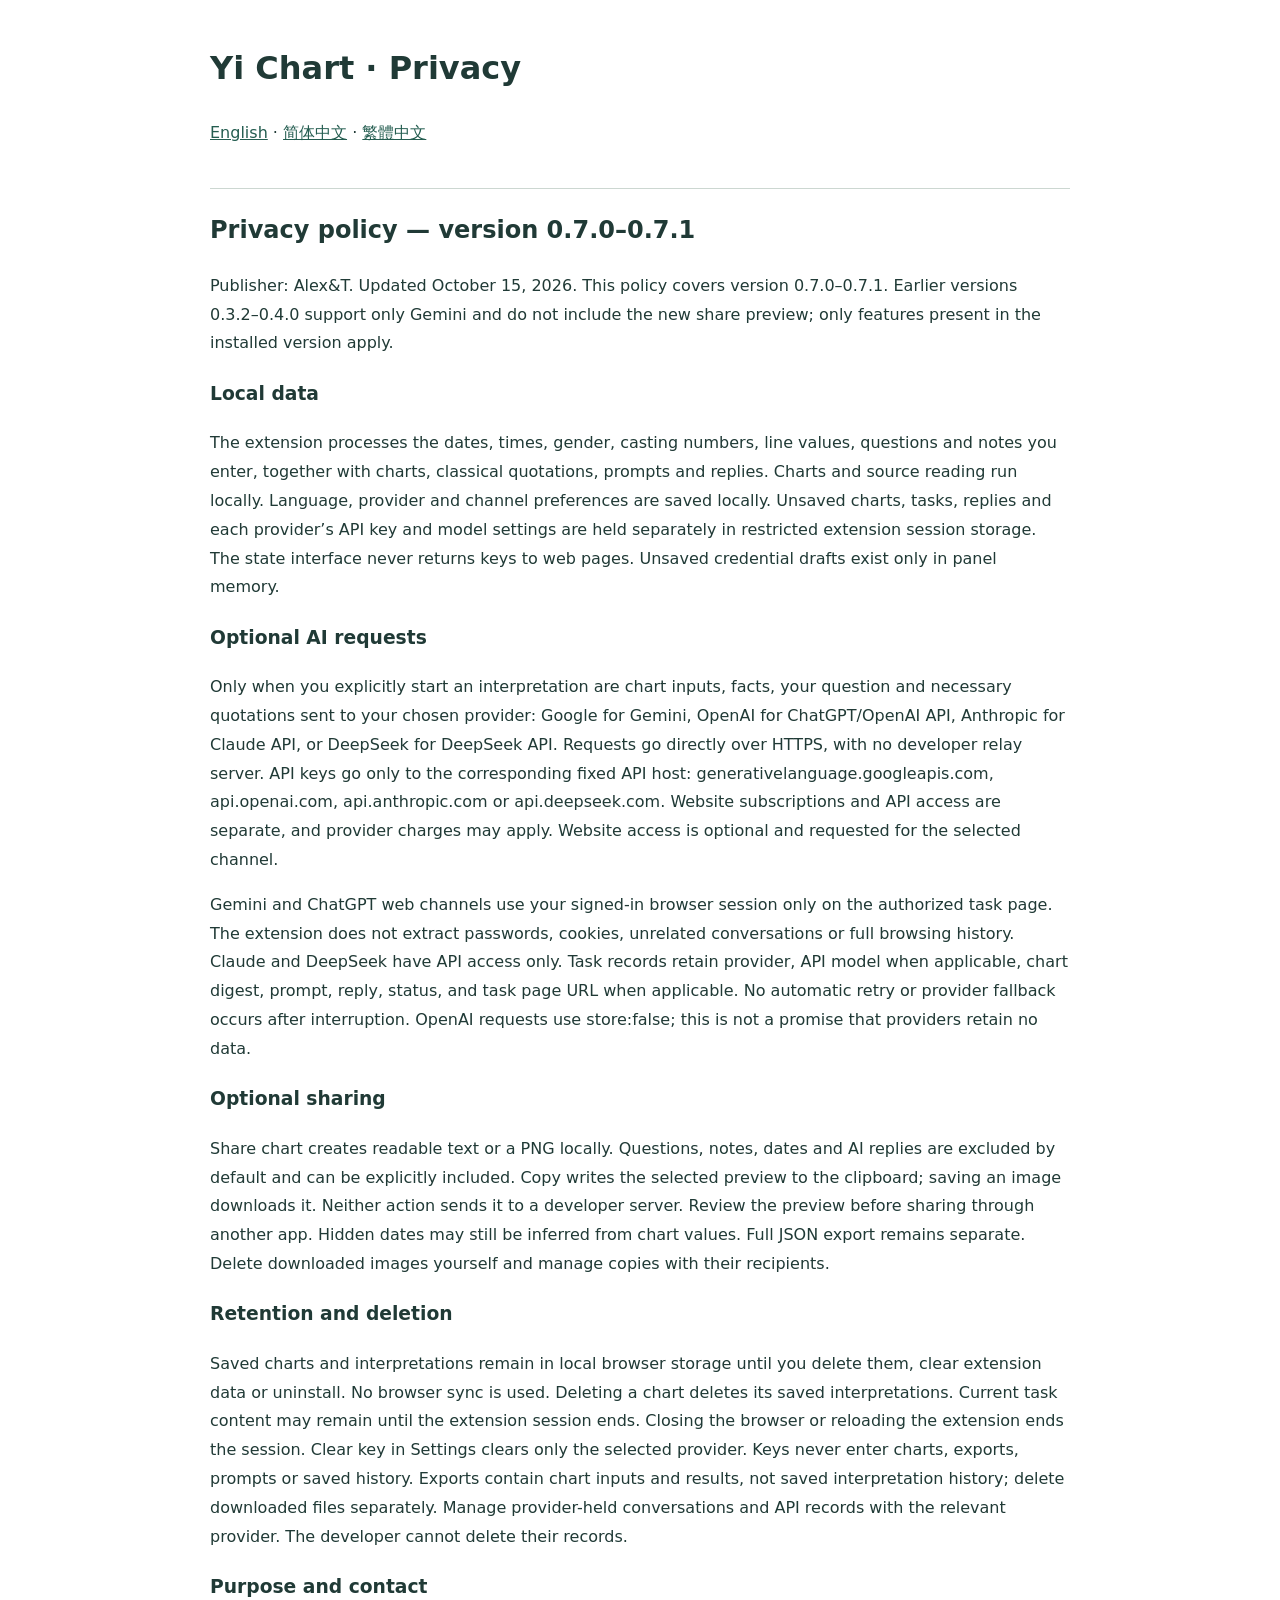
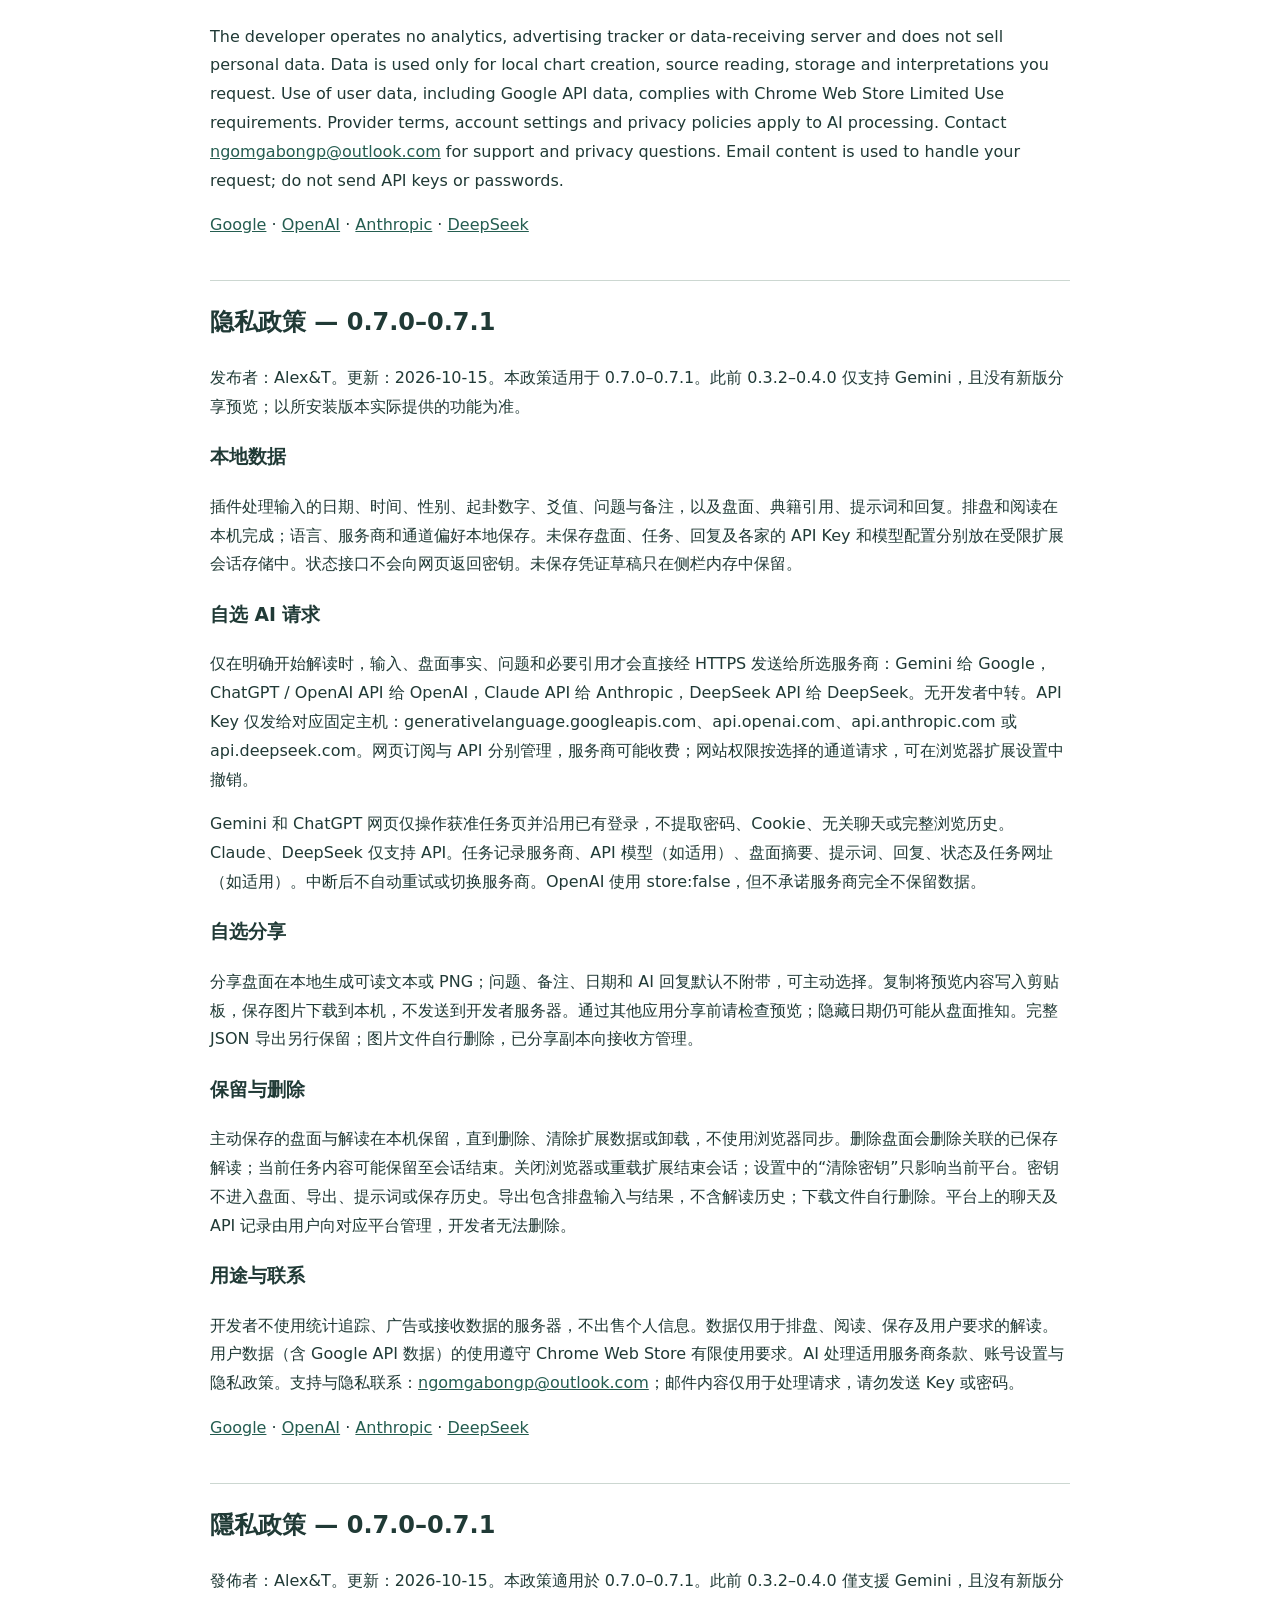
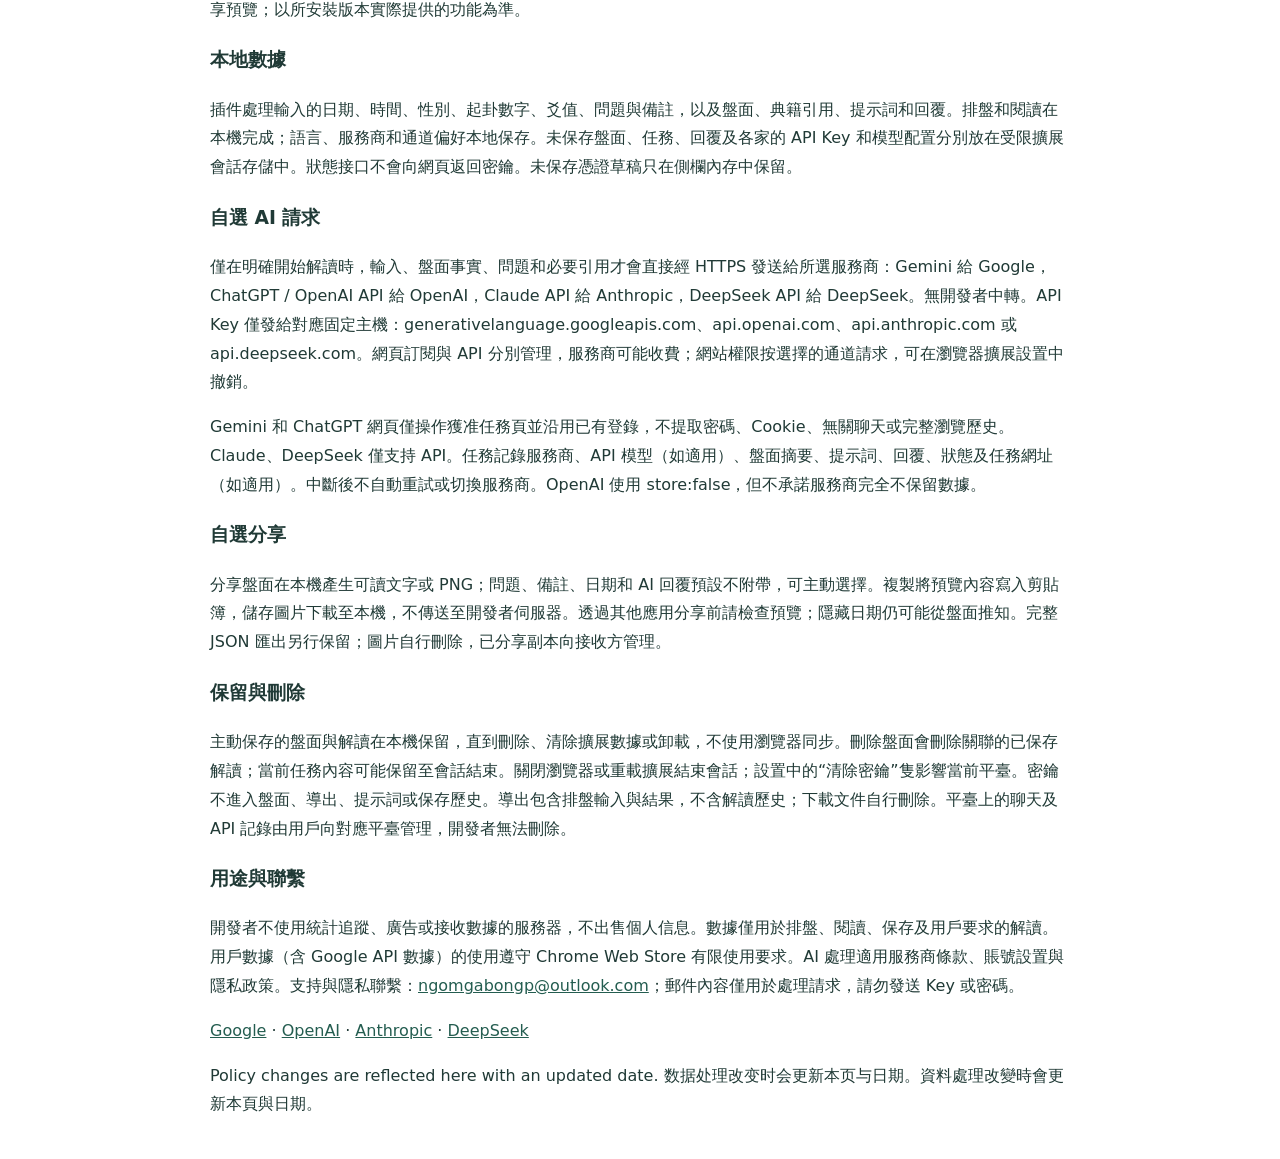
==== commit a9f7d449: "Clarify Yi Chart privacy coverage for metadata-only 0.7.1 update" ====
--- a/yi-chart/index.html
+++ b/yi-chart/index.html
@@ -1 +1 @@
-<!doctype html><html lang="en"><meta charset="utf-8"><meta name="viewport" content="width=device-width,initial-scale=1"><title>Yi Chart — Privacy 0.7.0</title><style>body{max-width:860px;margin:40px auto;padding:0 24px;font:16px/1.8 system-ui;color:#203a36}section{margin-top:40px;border-top:1px solid #ccd7d1}a{color:#245d50}</style><h1>Yi Chart · Privacy</h1><nav><a href="#en">English</a> · <a href="#cn">简体中文</a> · <a href="#tw">繁體中文</a></nav><section id="en" lang="en"><h2>Privacy policy — version 0.7.0</h2><p>Publisher: Alex&amp;T. Updated October 14, 2026. This policy covers version 0.7.0. Earlier versions 0.3.2–0.4.0 support only Gemini and do not include the new share preview; only features present in the installed version apply.</p><h3>Local data</h3><p>The extension processes the dates, times, gender, casting numbers, line values, questions and notes you enter, together with charts, classical quotations, prompts and replies. Charts and source reading run locally. Language, provider and channel preferences are saved locally. Unsaved charts, tasks, replies and each provider’s API key and model settings are held separately in restricted extension session storage. The state interface never returns keys to web pages. Unsaved credential drafts exist only in panel memory.</p><h3>Optional AI requests</h3><p>Only when you explicitly start an interpretation are chart inputs, facts, your question and necessary quotations sent to your chosen provider: Google for Gemini, OpenAI for ChatGPT/OpenAI API, Anthropic for Claude API, or DeepSeek for DeepSeek API. Requests go directly over HTTPS, with no developer relay server. API keys go only to the corresponding fixed API host: generativelanguage.googleapis.com, api.openai.com, api.anthropic.com or api.deepseek.com. Website subscriptions and API access are separate, and provider charges may apply. Website access is optional and requested for the selected channel.</p><p>Gemini and ChatGPT web channels use your signed-in browser session only on the authorized task page. The extension does not extract passwords, cookies, unrelated conversations or full browsing history. Claude and DeepSeek have API access only. Task records retain provider, API model when applicable, chart digest, prompt, reply, status, and task page URL when applicable. No automatic retry or provider fallback occurs after interruption. OpenAI requests use store:false; this is not a promise that providers retain no data.</p><h3>Optional sharing</h3><p>Share chart creates readable text or a PNG locally. Questions, notes, dates and AI replies are excluded by default and can be explicitly included. Copy writes the selected preview to the clipboard; saving an image downloads it. Neither action sends it to a developer server. Review the preview before sharing through another app. Hidden dates may still be inferred from chart values. Full JSON export remains separate. Delete downloaded images yourself and manage copies with their recipients.</p><h3>Retention and deletion</h3><p>Saved charts and interpretations remain in local browser storage until you delete them, clear extension data or uninstall. No browser sync is used. Deleting a chart deletes its saved interpretations. Current task content may remain until the extension session ends. Closing the browser or reloading the extension ends the session. Clear key in Settings clears only the selected provider. Keys never enter charts, exports, prompts or saved history. Exports contain chart inputs and results, not saved interpretation history; delete downloaded files separately. Manage provider-held conversations and API records with the relevant provider. The developer cannot delete their records.</p><h3>Purpose and contact</h3><p>The developer operates no analytics, advertising tracker or data-receiving server and does not sell personal data. Data is used only for local chart creation, source reading, storage and interpretations you request. Use of user data, including Google API data, complies with Chrome Web Store Limited Use requirements. Provider terms, account settings and privacy policies apply to AI processing. Contact <a href="mailto:ngomgabongp@outlook.com">ngomgabongp@outlook.com</a> for support and privacy questions. Email content is used to handle your request; do not send API keys or passwords.</p><p><a href="https://policies.google.com/privacy">Google</a> · <a href="https://openai.com/policies/privacy-policy/">OpenAI</a> · <a href="https://www.anthropic.com/legal/privacy">Anthropic</a> · <a href="https://cdn.deepseek.com/policies/en-US/deepseek-privacy-policy.html">DeepSeek</a></p></section><section id="cn" lang="zh-CN"><h2>隐私政策 — 0.7.0</h2><p>发布者：Alex&amp;T。更新：2026-10-14。本政策适用于 0.7.0。此前 0.3.2–0.4.0 仅支持 Gemini，且没有新版分享预览；以所安装版本实际提供的功能为准。</p><h3>本地数据</h3><p>插件处理输入的日期、时间、性别、起卦数字、爻值、问题与备注，以及盘面、典籍引用、提示词和回复。排盘和阅读在本机完成；语言、服务商和通道偏好本地保存。未保存盘面、任务、回复及各家的 API Key 和模型配置分别放在受限扩展会话存储中。状态接口不会向网页返回密钥。未保存凭证草稿只在侧栏内存中保留。</p><h3>自选 AI 请求</h3><p>仅在明确开始解读时，输入、盘面事实、问题和必要引用才会直接经 HTTPS 发送给所选服务商：Gemini 给 Google，ChatGPT / OpenAI API 给 OpenAI，Claude API 给 Anthropic，DeepSeek API 给 DeepSeek。无开发者中转。API Key 仅发给对应固定主机：generativelanguage.googleapis.com、api.openai.com、api.anthropic.com 或 api.deepseek.com。网页订阅与 API 分别管理，服务商可能收费；网站权限按选择的通道请求，可在浏览器扩展设置中撤销。</p><p>Gemini 和 ChatGPT 网页仅操作获准任务页并沿用已有登录，不提取密码、Cookie、无关聊天或完整浏览历史。Claude、DeepSeek 仅支持 API。任务记录服务商、API 模型（如适用）、盘面摘要、提示词、回复、状态及任务网址（如适用）。中断后不自动重试或切换服务商。OpenAI 使用 store:false，但不承诺服务商完全不保留数据。</p><h3>自选分享</h3><p>分享盘面在本地生成可读文本或 PNG；问题、备注、日期和 AI 回复默认不附带，可主动选择。复制将预览内容写入剪贴板，保存图片下载到本机，不发送到开发者服务器。通过其他应用分享前请检查预览；隐藏日期仍可能从盘面推知。完整 JSON 导出另行保留；图片文件自行删除，已分享副本向接收方管理。</p><h3>保留与删除</h3><p>主动保存的盘面与解读在本机保留，直到删除、清除扩展数据或卸载，不使用浏览器同步。删除盘面会删除关联的已保存解读；当前任务内容可能保留至会话结束。关闭浏览器或重载扩展结束会话；设置中的“清除密钥”只影响当前平台。密钥不进入盘面、导出、提示词或保存历史。导出包含排盘输入与结果，不含解读历史；下载文件自行删除。平台上的聊天及 API 记录由用户向对应平台管理，开发者无法删除。</p><h3>用途与联系</h3><p>开发者不使用统计追踪、广告或接收数据的服务器，不出售个人信息。数据仅用于排盘、阅读、保存及用户要求的解读。用户数据（含 Google API 数据）的使用遵守 Chrome Web Store 有限使用要求。AI 处理适用服务商条款、账号设置与隐私政策。支持与隐私联系：<a href="mailto:ngomgabongp@outlook.com">ngomgabongp@outlook.com</a>；邮件内容仅用于处理请求，请勿发送 Key 或密码。</p><p><a href="https://policies.google.com/privacy">Google</a> · <a href="https://openai.com/policies/privacy-policy/">OpenAI</a> · <a href="https://www.anthropic.com/legal/privacy">Anthropic</a> · <a href="https://cdn.deepseek.com/policies/en-US/deepseek-privacy-policy.html">DeepSeek</a></p></section><section id="tw" lang="zh-TW"><h2>隱私政策 — 0.7.0</h2><p>發佈者：Alex&amp;T。更新：2026-10-14。本政策適用於 0.7.0。此前 0.3.2–0.4.0 僅支援 Gemini，且沒有新版分享預覽；以所安裝版本實際提供的功能為準。</p><h3>本地數據</h3><p>插件處理輸入的日期、時間、性別、起卦數字、爻值、問題與備註，以及盤面、典籍引用、提示詞和回覆。排盤和閱讀在本機完成；語言、服務商和通道偏好本地保存。未保存盤面、任務、回覆及各家的 API Key 和模型配置分別放在受限擴展會話存儲中。狀態接口不會向網頁返回密鑰。未保存憑證草稿只在側欄內存中保留。</p><h3>自選 AI 請求</h3><p>僅在明確開始解讀時，輸入、盤面事實、問題和必要引用才會直接經 HTTPS 發送給所選服務商：Gemini 給 Google，ChatGPT / OpenAI API 給 OpenAI，Claude API 給 Anthropic，DeepSeek API 給 DeepSeek。無開發者中轉。API Key 僅發給對應固定主機：generativelanguage.googleapis.com、api.openai.com、api.anthropic.com 或 api.deepseek.com。網頁訂閱與 API 分別管理，服務商可能收費；網站權限按選擇的通道請求，可在瀏覽器擴展設置中撤銷。</p><p>Gemini 和 ChatGPT 網頁僅操作獲准任務頁並沿用已有登錄，不提取密碼、Cookie、無關聊天或完整瀏覽歷史。Claude、DeepSeek 僅支持 API。任務記錄服務商、API 模型（如適用）、盤面摘要、提示詞、回覆、狀態及任務網址（如適用）。中斷後不自動重試或切換服務商。OpenAI 使用 store:false，但不承諾服務商完全不保留數據。</p><h3>自選分享</h3><p>分享盤面在本機產生可讀文字或 PNG；問題、備註、日期和 AI 回覆預設不附帶，可主動選擇。複製將預覽內容寫入剪貼簿，儲存圖片下載至本機，不傳送至開發者伺服器。透過其他應用分享前請檢查預覽；隱藏日期仍可能從盤面推知。完整 JSON 匯出另行保留；圖片自行刪除，已分享副本向接收方管理。</p><h3>保留與刪除</h3><p>主動保存的盤面與解讀在本機保留，直到刪除、清除擴展數據或卸載，不使用瀏覽器同步。刪除盤面會刪除關聯的已保存解讀；當前任務內容可能保留至會話結束。關閉瀏覽器或重載擴展結束會話；設置中的“清除密鑰”隻影響當前平臺。密鑰不進入盤面、導出、提示詞或保存歷史。導出包含排盤輸入與結果，不含解讀歷史；下載文件自行刪除。平臺上的聊天及 API 記錄由用戶向對應平臺管理，開發者無法刪除。</p><h3>用途與聯繫</h3><p>開發者不使用統計追蹤、廣告或接收數據的服務器，不出售個人信息。數據僅用於排盤、閱讀、保存及用戶要求的解讀。用戶數據（含 Google API 數據）的使用遵守 Chrome Web Store 有限使用要求。AI 處理適用服務商條款、賬號設置與隱私政策。支持與隱私聯繫：<a href="mailto:ngomgabongp@outlook.com">ngomgabongp@outlook.com</a>；郵件內容僅用於處理請求，請勿發送 Key 或密碼。</p><p><a href="https://policies.google.com/privacy">Google</a> · <a href="https://openai.com/policies/privacy-policy/">OpenAI</a> · <a href="https://www.anthropic.com/legal/privacy">Anthropic</a> · <a href="https://cdn.deepseek.com/policies/en-US/deepseek-privacy-policy.html">DeepSeek</a></p></section><p>Policy changes are reflected here with an updated date. 数据处理改变时会更新本页与日期。資料處理改變時會更新本頁與日期。</p></html>+<!doctype html><html lang="en"><meta charset="utf-8"><meta name="viewport" content="width=device-width,initial-scale=1"><title>Yi Chart — Privacy 0.7.0–0.7.1</title><style>body{max-width:860px;margin:40px auto;padding:0 24px;font:16px/1.8 system-ui;color:#203a36}section{margin-top:40px;border-top:1px solid #ccd7d1}a{color:#245d50}</style><h1>Yi Chart · Privacy</h1><nav><a href="#en">English</a> · <a href="#cn">简体中文</a> · <a href="#tw">繁體中文</a></nav><section id="en" lang="en"><h2>Privacy policy — version 0.7.0–0.7.1</h2><p>Publisher: Alex&amp;T. Updated October 15, 2026. This policy covers version 0.7.0–0.7.1. Earlier versions 0.3.2–0.4.0 support only Gemini and do not include the new share preview; only features present in the installed version apply.</p><h3>Local data</h3><p>The extension processes the dates, times, gender, casting numbers, line values, questions and notes you enter, together with charts, classical quotations, prompts and replies. Charts and source reading run locally. Language, provider and channel preferences are saved locally. Unsaved charts, tasks, replies and each provider’s API key and model settings are held separately in restricted extension session storage. The state interface never returns keys to web pages. Unsaved credential drafts exist only in panel memory.</p><h3>Optional AI requests</h3><p>Only when you explicitly start an interpretation are chart inputs, facts, your question and necessary quotations sent to your chosen provider: Google for Gemini, OpenAI for ChatGPT/OpenAI API, Anthropic for Claude API, or DeepSeek for DeepSeek API. Requests go directly over HTTPS, with no developer relay server. API keys go only to the corresponding fixed API host: generativelanguage.googleapis.com, api.openai.com, api.anthropic.com or api.deepseek.com. Website subscriptions and API access are separate, and provider charges may apply. Website access is optional and requested for the selected channel.</p><p>Gemini and ChatGPT web channels use your signed-in browser session only on the authorized task page. The extension does not extract passwords, cookies, unrelated conversations or full browsing history. Claude and DeepSeek have API access only. Task records retain provider, API model when applicable, chart digest, prompt, reply, status, and task page URL when applicable. No automatic retry or provider fallback occurs after interruption. OpenAI requests use store:false; this is not a promise that providers retain no data.</p><h3>Optional sharing</h3><p>Share chart creates readable text or a PNG locally. Questions, notes, dates and AI replies are excluded by default and can be explicitly included. Copy writes the selected preview to the clipboard; saving an image downloads it. Neither action sends it to a developer server. Review the preview before sharing through another app. Hidden dates may still be inferred from chart values. Full JSON export remains separate. Delete downloaded images yourself and manage copies with their recipients.</p><h3>Retention and deletion</h3><p>Saved charts and interpretations remain in local browser storage until you delete them, clear extension data or uninstall. No browser sync is used. Deleting a chart deletes its saved interpretations. Current task content may remain until the extension session ends. Closing the browser or reloading the extension ends the session. Clear key in Settings clears only the selected provider. Keys never enter charts, exports, prompts or saved history. Exports contain chart inputs and results, not saved interpretation history; delete downloaded files separately. Manage provider-held conversations and API records with the relevant provider. The developer cannot delete their records.</p><h3>Purpose and contact</h3><p>The developer operates no analytics, advertising tracker or data-receiving server and does not sell personal data. Data is used only for local chart creation, source reading, storage and interpretations you request. Use of user data, including Google API data, complies with Chrome Web Store Limited Use requirements. Provider terms, account settings and privacy policies apply to AI processing. Contact <a href="mailto:ngomgabongp@outlook.com">ngomgabongp@outlook.com</a> for support and privacy questions. Email content is used to handle your request; do not send API keys or passwords.</p><p><a href="https://policies.google.com/privacy">Google</a> · <a href="https://openai.com/policies/privacy-policy/">OpenAI</a> · <a href="https://www.anthropic.com/legal/privacy">Anthropic</a> · <a href="https://cdn.deepseek.com/policies/en-US/deepseek-privacy-policy.html">DeepSeek</a></p></section><section id="cn" lang="zh-CN"><h2>隐私政策 — 0.7.0–0.7.1</h2><p>发布者：Alex&amp;T。更新：2026-10-15。本政策适用于 0.7.0–0.7.1。此前 0.3.2–0.4.0 仅支持 Gemini，且没有新版分享预览；以所安装版本实际提供的功能为准。</p><h3>本地数据</h3><p>插件处理输入的日期、时间、性别、起卦数字、爻值、问题与备注，以及盘面、典籍引用、提示词和回复。排盘和阅读在本机完成；语言、服务商和通道偏好本地保存。未保存盘面、任务、回复及各家的 API Key 和模型配置分别放在受限扩展会话存储中。状态接口不会向网页返回密钥。未保存凭证草稿只在侧栏内存中保留。</p><h3>自选 AI 请求</h3><p>仅在明确开始解读时，输入、盘面事实、问题和必要引用才会直接经 HTTPS 发送给所选服务商：Gemini 给 Google，ChatGPT / OpenAI API 给 OpenAI，Claude API 给 Anthropic，DeepSeek API 给 DeepSeek。无开发者中转。API Key 仅发给对应固定主机：generativelanguage.googleapis.com、api.openai.com、api.anthropic.com 或 api.deepseek.com。网页订阅与 API 分别管理，服务商可能收费；网站权限按选择的通道请求，可在浏览器扩展设置中撤销。</p><p>Gemini 和 ChatGPT 网页仅操作获准任务页并沿用已有登录，不提取密码、Cookie、无关聊天或完整浏览历史。Claude、DeepSeek 仅支持 API。任务记录服务商、API 模型（如适用）、盘面摘要、提示词、回复、状态及任务网址（如适用）。中断后不自动重试或切换服务商。OpenAI 使用 store:false，但不承诺服务商完全不保留数据。</p><h3>自选分享</h3><p>分享盘面在本地生成可读文本或 PNG；问题、备注、日期和 AI 回复默认不附带，可主动选择。复制将预览内容写入剪贴板，保存图片下载到本机，不发送到开发者服务器。通过其他应用分享前请检查预览；隐藏日期仍可能从盘面推知。完整 JSON 导出另行保留；图片文件自行删除，已分享副本向接收方管理。</p><h3>保留与删除</h3><p>主动保存的盘面与解读在本机保留，直到删除、清除扩展数据或卸载，不使用浏览器同步。删除盘面会删除关联的已保存解读；当前任务内容可能保留至会话结束。关闭浏览器或重载扩展结束会话；设置中的“清除密钥”只影响当前平台。密钥不进入盘面、导出、提示词或保存历史。导出包含排盘输入与结果，不含解读历史；下载文件自行删除。平台上的聊天及 API 记录由用户向对应平台管理，开发者无法删除。</p><h3>用途与联系</h3><p>开发者不使用统计追踪、广告或接收数据的服务器，不出售个人信息。数据仅用于排盘、阅读、保存及用户要求的解读。用户数据（含 Google API 数据）的使用遵守 Chrome Web Store 有限使用要求。AI 处理适用服务商条款、账号设置与隐私政策。支持与隐私联系：<a href="mailto:ngomgabongp@outlook.com">ngomgabongp@outlook.com</a>；邮件内容仅用于处理请求，请勿发送 Key 或密码。</p><p><a href="https://policies.google.com/privacy">Google</a> · <a href="https://openai.com/policies/privacy-policy/">OpenAI</a> · <a href="https://www.anthropic.com/legal/privacy">Anthropic</a> · <a href="https://cdn.deepseek.com/policies/en-US/deepseek-privacy-policy.html">DeepSeek</a></p></section><section id="tw" lang="zh-TW"><h2>隱私政策 — 0.7.0–0.7.1</h2><p>發佈者：Alex&amp;T。更新：2026-10-15。本政策適用於 0.7.0–0.7.1。此前 0.3.2–0.4.0 僅支援 Gemini，且沒有新版分享預覽；以所安裝版本實際提供的功能為準。</p><h3>本地數據</h3><p>插件處理輸入的日期、時間、性別、起卦數字、爻值、問題與備註，以及盤面、典籍引用、提示詞和回覆。排盤和閱讀在本機完成；語言、服務商和通道偏好本地保存。未保存盤面、任務、回覆及各家的 API Key 和模型配置分別放在受限擴展會話存儲中。狀態接口不會向網頁返回密鑰。未保存憑證草稿只在側欄內存中保留。</p><h3>自選 AI 請求</h3><p>僅在明確開始解讀時，輸入、盤面事實、問題和必要引用才會直接經 HTTPS 發送給所選服務商：Gemini 給 Google，ChatGPT / OpenAI API 給 OpenAI，Claude API 給 Anthropic，DeepSeek API 給 DeepSeek。無開發者中轉。API Key 僅發給對應固定主機：generativelanguage.googleapis.com、api.openai.com、api.anthropic.com 或 api.deepseek.com。網頁訂閱與 API 分別管理，服務商可能收費；網站權限按選擇的通道請求，可在瀏覽器擴展設置中撤銷。</p><p>Gemini 和 ChatGPT 網頁僅操作獲准任務頁並沿用已有登錄，不提取密碼、Cookie、無關聊天或完整瀏覽歷史。Claude、DeepSeek 僅支持 API。任務記錄服務商、API 模型（如適用）、盤面摘要、提示詞、回覆、狀態及任務網址（如適用）。中斷後不自動重試或切換服務商。OpenAI 使用 store:false，但不承諾服務商完全不保留數據。</p><h3>自選分享</h3><p>分享盤面在本機產生可讀文字或 PNG；問題、備註、日期和 AI 回覆預設不附帶，可主動選擇。複製將預覽內容寫入剪貼簿，儲存圖片下載至本機，不傳送至開發者伺服器。透過其他應用分享前請檢查預覽；隱藏日期仍可能從盤面推知。完整 JSON 匯出另行保留；圖片自行刪除，已分享副本向接收方管理。</p><h3>保留與刪除</h3><p>主動保存的盤面與解讀在本機保留，直到刪除、清除擴展數據或卸載，不使用瀏覽器同步。刪除盤面會刪除關聯的已保存解讀；當前任務內容可能保留至會話結束。關閉瀏覽器或重載擴展結束會話；設置中的“清除密鑰”隻影響當前平臺。密鑰不進入盤面、導出、提示詞或保存歷史。導出包含排盤輸入與結果，不含解讀歷史；下載文件自行刪除。平臺上的聊天及 API 記錄由用戶向對應平臺管理，開發者無法刪除。</p><h3>用途與聯繫</h3><p>開發者不使用統計追蹤、廣告或接收數據的服務器，不出售個人信息。數據僅用於排盤、閱讀、保存及用戶要求的解讀。用戶數據（含 Google API 數據）的使用遵守 Chrome Web Store 有限使用要求。AI 處理適用服務商條款、賬號設置與隱私政策。支持與隱私聯繫：<a href="mailto:ngomgabongp@outlook.com">ngomgabongp@outlook.com</a>；郵件內容僅用於處理請求，請勿發送 Key 或密碼。</p><p><a href="https://policies.google.com/privacy">Google</a> · <a href="https://openai.com/policies/privacy-policy/">OpenAI</a> · <a href="https://www.anthropic.com/legal/privacy">Anthropic</a> · <a href="https://cdn.deepseek.com/policies/en-US/deepseek-privacy-policy.html">DeepSeek</a></p></section><p>Policy changes are reflected here with an updated date. 数据处理改变时会更新本页与日期。資料處理改變時會更新本頁與日期。</p></html>
